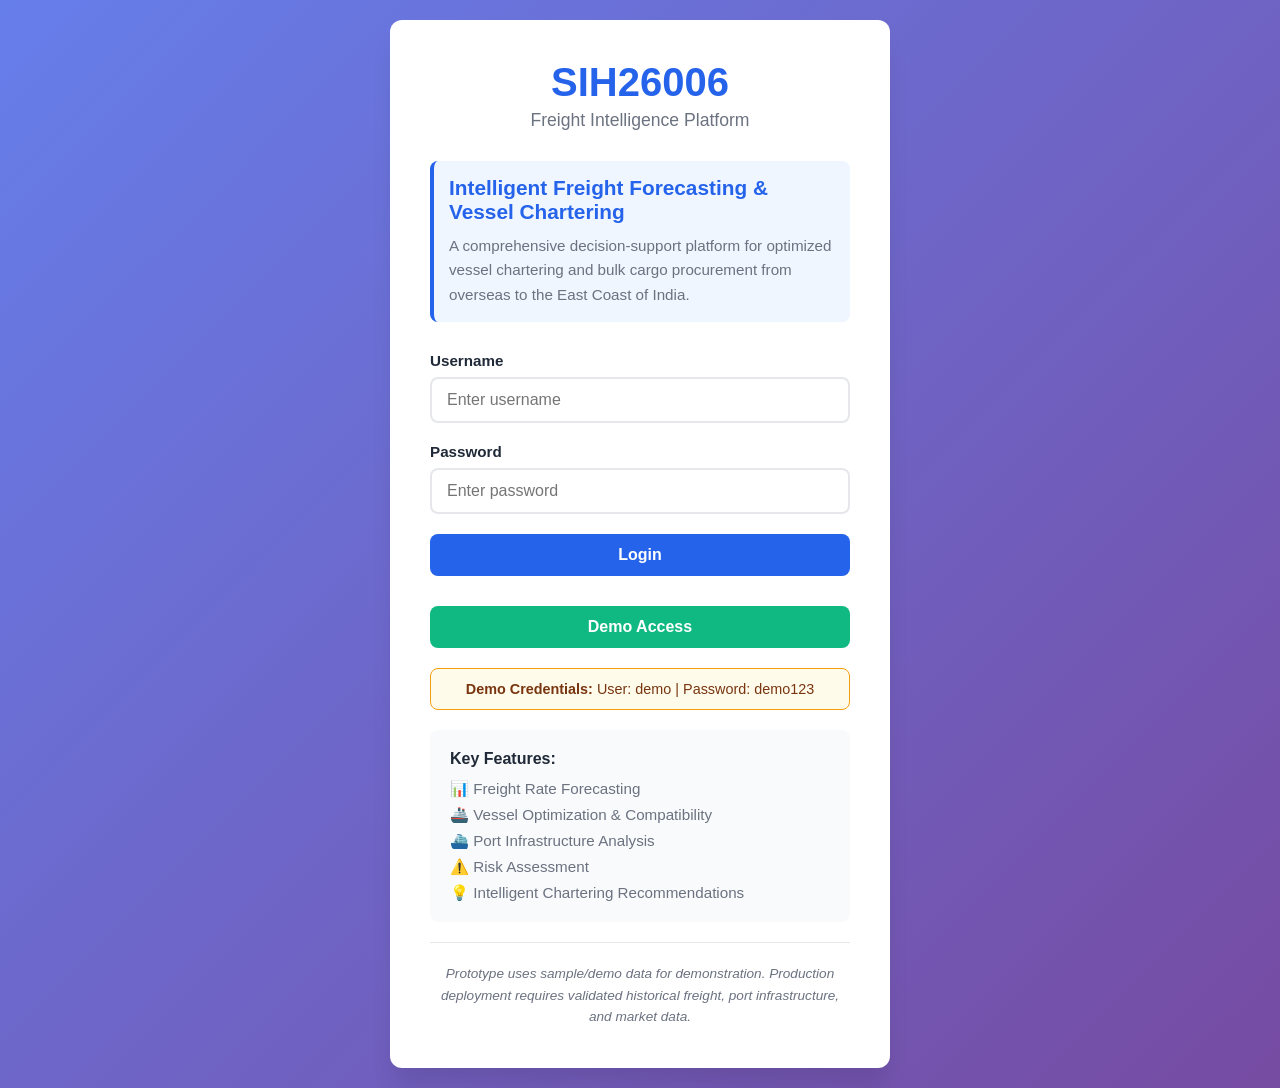
==== frontend/alerts.html @ e45b705d "prototype" ====
<!DOCTYPE html>
<html lang="en">
<head>
    <meta charset="UTF-8">
    <meta name="viewport" content="width=device-width, initial-scale=1.0">
    <title>Alerts - SIH26006</title>
    <link rel="stylesheet" href="css/style.css">
    <link rel="stylesheet" href="css/dashboard.css">
    <link rel="stylesheet" href="css/responsive.css">
</head>
<body>
    <div class="container">
        <!-- Sidebar Navigation -->
        <aside class="sidebar">
            <div class="sidebar-header">
                <h2>SIH26006</h2>
                <p class="platform-name">Freight Intelligence</p>
            </div>

            <nav class="sidebar-nav">
                <a href="dashboard.html" class="nav-link" data-icon="📊">
                    <span>Dashboard</span>
                </a>
                <a href="forecast.html" class="nav-link" data-icon="📈">
                    <span>Forecast</span>
                </a>
                <a href="vessels.html" class="nav-link" data-icon="🚢">
                    <span>Vessels</span>
                </a>
                <a href="ports.html" class="nav-link" data-icon="⛴️">
                    <span>Ports</span>
                </a>
                <a href="recommendations.html" class="nav-link" data-icon="💡">
                    <span>Recommendations</span>
                </a>
                <a href="alerts.html" class="nav-link active" data-icon="⚠️">
                    <span>Alerts</span>
                </a>
                <a href="analytics.html" class="nav-link" data-icon="📉">
                    <span>Analytics</span>
                </a>
                <a href="about.html" class="nav-link" data-icon="ℹ️">
                    <span>About</span>
                </a>
            </nav>

            <div class="sidebar-footer">
                <button class="btn-logout" onclick="logout()">Logout</button>
            </div>
        </aside>

        <!-- Main Content -->
        <main class="main-content">
            <!-- Top Header -->
            <header class="top-header">
                <div class="header-left">
                    <h1>Alerts & Notifications</h1>
                    <p class="header-subtitle">Monitor market and operational risks</p>
                </div>
            </header>

            <!-- Alerts Content -->
            <div class="dashboard-content">

                <!-- Alert Statistics -->
                <section class="alert-statistics">
                    <div class="alert-stat-card alert-high">
                        <div class="stat-value">3</div>
                        <div class="stat-label">High Priority Alerts</div>
                    </div>
                    <div class="alert-stat-card alert-medium">
                        <div class="stat-value">5</div>
                        <div class="stat-label">Medium Priority Alerts</div>
                    </div>
                    <div class="alert-stat-card alert-low">
                        <div class="stat-value">2</div>
                        <div class="stat-label">Low Priority Alerts</div>
                    </div>
                </section>

                <!-- Active Alerts -->
                <section class="active-alerts">
                    <div class="section-title">
                        <h2>Active Alerts</h2>
                    </div>

                    <!-- High Priority Alerts -->
                    <div class="alert-group">
                        <h3 class="alert-group-title alert-group-high">
                            🔴 High Priority
                        </h3>

                        <div class="alert-item alert-item-high">
                            <div class="alert-icon">⚠️</div>
                            <div class="alert-content">
                                <h4>Freight Volatility Alert</h4>
                                <p>Freight rates for coal routes have exceeded historical volatility thresholds by 18%.</p>
                                <p class="alert-time">Triggered: 2 hours ago</p>
                            </div>
                            <div class="alert-action">
                                <button class="btn-small" onclick="dismissAlert(this)">Dismiss</button>
                            </div>
                        </div>

                        <div class="alert-item alert-item-high">
                            <div class="alert-icon">⚠️</div>
                            <div class="alert-content">
                                <h4>Vessel Port Compatibility Issue</h4>
                                <p>Capesize vessel exceeds draft limitation for Haldia port by 5 meters. Route not recommended.</p>
                                <p class="alert-time">Triggered: 4 hours ago</p>
                            </div>
                            <div class="alert-action">
                                <button class="btn-small" onclick="dismissAlert(this)">Dismiss</button>
                            </div>
                        </div>

                        <div class="alert-item alert-item-high">
                            <div class="alert-icon">⚠️</div>
                            <div class="alert-content">
                                <h4>Port Congestion Alert</h4>
                                <p>Visakhapatnam port congestion has reached 85%. Vessel turnaround time extended by 3-5 days.</p>
                                <p class="alert-time">Triggered: 6 hours ago</p>
                            </div>
                            <div class="alert-action">
                                <button class="btn-small" onclick="dismissAlert(this)">Dismiss</button>
                            </div>
                        </div>
                    </div>

                    <!-- Medium Priority Alerts -->
                    <div class="alert-group">
                        <h3 class="alert-group-title alert-group-medium">
                            🟡 Medium Priority
                        </h3>

                        <div class="alert-item alert-item-medium">
                            <div class="alert-icon">ℹ️</div>
                            <div class="alert-content">
                                <h4>Market Trend Update</h4>
                                <p>Freight rates showing slight upward trend. Favorable conditions for chartering decisions.</p>
                                <p class="alert-time">Triggered: 8 hours ago</p>
                            </div>
                            <div class="alert-action">
                                <button class="btn-small" onclick="dismissAlert(this)">Dismiss</button>
                            </div>
                        </div>

                        <div class="alert-item alert-item-medium">
                            <div class="alert-icon">ℹ️</div>
                            <div class="alert-content">
                                <h4>Demand Uncertainty Alert</h4>
                                <p>Industrial demand indicators show seasonal decline. Monitor cargo volumes closely.</p>
                                <p class="alert-time">Triggered: 12 hours ago</p>
                            </div>
                            <div class="alert-action">
                                <button class="btn-small" onclick="dismissAlert(this)">Dismiss</button>
                            </div>
                        </div>

                        <div class="alert-item alert-item-medium">
                            <div class="alert-icon">ℹ️</div>
                            <div class="alert-content">
                                <h4>Vessel Availability Update</h4>
                                <p>Supramax vessel availability in region at 65%. Consider advance booking for preferred vessels.</p>
                                <p class="alert-time">Triggered: 18 hours ago</p>
                            </div>
                            <div class="alert-action">
                                <button class="btn-small" onclick="dismissAlert(this)">Dismiss</button>
                            </div>
                        </div>

                        <div class="alert-item alert-item-medium">
                            <div class="alert-icon">ℹ️</div>
                            <div class="alert-content">
                                <h4>Weather Alert</h4>
                                <p>Monsoon season approaching. Expected 8% increase in transit times on Indian coast routes.</p>
                                <p class="alert-time">Triggered: 1 day ago</p>
                            </div>
                            <div class="alert-action">
                                <button class="btn-small" onclick="dismissAlert(this)">Dismiss</button>
                            </div>
                        </div>

                        <div class="alert-item alert-item-medium">
                            <div class="alert-icon">ℹ️</div>
                            <div class="alert-content">
                                <h4>Fuel Price Update</h4>
                                <p>Marine fuel (HFO) prices increased by 2.5%. Factor into operational cost calculations.</p>
                                <p class="alert-time">Triggered: 1 day ago</p>
                            </div>
                            <div class="alert-action">
                                <button class="btn-small" onclick="dismissAlert(this)">Dismiss</button>
                            </div>
                        </div>
                    </div>

                    <!-- Low Priority Alerts -->
                    <div class="alert-group">
                        <h3 class="alert-group-title alert-group-low">
                            🟢 Low Priority
                        </h3>

                        <div class="alert-item alert-item-low">
                            <div class="alert-icon">📊</div>
                            <div class="alert-content">
                                <h4>System Update</h4>
                                <p>Forecast data has been updated with latest 24-hour market information.</p>
                                <p class="alert-time">Triggered: 2 hours ago</p>
                            </div>
                            <div class="alert-action">
                                <button class="btn-small" onclick="dismissAlert(this)">Dismiss</button>
                            </div>
                        </div>

                        <div class="alert-item alert-item-low">
                            <div class="alert-icon">📊</div>
                            <div class="alert-content">
                                <h4>Data Sync Complete</h4>
                                <p>Port and vessel databases synchronized successfully with latest infrastructure changes.</p>
                                <p class="alert-time">Triggered: 6 hours ago</p>
                            </div>
                            <div class="alert-action">
                                <button class="btn-small" onclick="dismissAlert(this)">Dismiss</button>
                            </div>
                        </div>
                    </div>

                </section>

                <!-- Alert History -->
                <section class="alert-history">
                    <div class="section-title">
                        <h2>Alert History (Last 7 Days)</h2>
                    </div>

                    <div class="table-wrapper">
                        <table class="history-table">
                            <thead>
                                <tr>
                                    <th>Date/Time</th>
                                    <th>Alert Type</th>
                                    <th>Message</th>
                                    <th>Priority</th>
                                    <th>Status</th>
                                </tr>
                            </thead>
                            <tbody>
                                <tr>
                                    <td>2026-09-07 14:30</td>
                                    <td>Freight Volatility</td>
                                    <td>Coal route volatility exceeds threshold</td>
                                    <td><span class="badge badge-danger">High</span></td>
                                    <td><span class="status-active">Active</span></td>
                                </tr>
                                <tr>
                                    <td>2026-09-07 10:15</td>
                                    <td>Market Trend</td>
                                    <td>Upward freight trend detected</td>
                                    <td><span class="badge badge-warning">Medium</span></td>
                                    <td><span class="status-active">Active</span></td>
                                </tr>
                                <tr>
                                    <td>2026-09-06 16:45</td>
                                    <td>Port Congestion</td>
                                    <td>High congestion at Visakhapatnam</td>
                                    <td><span class="badge badge-danger">High</span></td>
                                    <td><span class="status-resolved">Resolved</span></td>
                                </tr>
                                <tr>
                                    <td>2026-09-05 09:20</td>
                                    <td>Weather Alert</td>
                                    <td>Monsoon season approaching</td>
                                    <td><span class="badge badge-warning">Medium</span></td>
                                    <td><span class="status-active">Active</span></td>
                                </tr>
                            </tbody>
                        </table>
                    </div>
                </section>

            </div>

            <!-- Data Disclaimer -->
            <footer class="data-disclaimer">
                <p>⚠️ <em>Alerts are generated from sample/demo data for prototype demonstration. Real alerts require live market, port, and vessel data feeds.</em></p>
            </footer>
        </main>
    </div>

    <script src="js/api.js"></script>
    <script src="js/alerts.js"></script>
    <script>
        function dismissAlert(button) {
            const alertItem = button.closest('.alert-item');
            alertItem.style.opacity = '0.5';
            button.textContent = 'Dismissed';
            button.disabled = true;
        }
    </script>
</body>
</html>
---- frontend/css/style.css ----
/* ============================================
   SIH26006 - Freight Intelligence Platform
   Main Stylesheet
   ============================================ */

/* Reset and Base Styles */
* {
    margin: 0;
    padding: 0;
    box-sizing: border-box;
}

html, body {
    width: 100%;
    height: 100%;
    font-family: 'Segoe UI', Tahoma, Geneva, Verdana, sans-serif;
    background-color: #f5f5f5;
    color: #333;
}

/* ============================================
   Color Scheme
   ============================================ */

:root {
    --primary-color: #2563eb;
    --primary-dark: #1e40af;
    --secondary-color: #10b981;
    --secondary-dark: #059669;
    --warning-color: #f59e0b;
    --danger-color: #ef4444;
    --danger-dark: #dc2626;
    --light-gray: #f9fafb;
    --gray-border: #e5e7eb;
    --gray-text: #6b7280;
    --text-primary: #1f2937;
    --text-secondary: #6b7280;
    --success-bg: #ecfdf5;
    --warning-bg: #fffbeb;
    --danger-bg: #fef2f2;
    --info-bg: #eff6ff;
    --shadow-sm: 0 1px 2px 0 rgba(0, 0, 0, 0.05);
    --shadow-md: 0 4px 6px -1px rgba(0, 0, 0, 0.1);
    --shadow-lg: 0 10px 15px -3px rgba(0, 0, 0, 0.1);
    --shadow-xl: 0 20px 25px -5px rgba(0, 0, 0, 0.1);
}

/* ============================================
   LOGIN PAGE STYLES
   ============================================ */

.login-container {
    display: flex;
    justify-content: center;
    align-items: center;
    min-height: 100vh;
    background: linear-gradient(135deg, #667eea 0%, #764ba2 100%);
    padding: 20px;
}

.login-card {
    background: white;
    border-radius: 12px;
    box-shadow: var(--shadow-xl);
    max-width: 500px;
    width: 100%;
    padding: 40px;
    animation: slideUp 0.5s ease-out;
}

@keyframes slideUp {
    from {
        opacity: 0;
        transform: translateY(20px);
    }
    to {
        opacity: 1;
        transform: translateY(0);
    }
}

.logo-section {
    text-align: center;
    margin-bottom: 30px;
}

.logo-section h1 {
    font-size: 2.5rem;
    color: var(--primary-color);
    margin-bottom: 5px;
    font-weight: 700;
}

.logo-section .subtitle {
    color: var(--text-secondary);
    font-size: 1.1rem;
}

.project-info {
    background: var(--info-bg);
    border-left: 4px solid var(--primary-color);
    padding: 15px;
    border-radius: 8px;
    margin-bottom: 30px;
}

.project-info h2 {
    font-size: 1.3rem;
    color: var(--primary-color);
    margin-bottom: 10px;
}

.project-info p {
    color: var(--text-secondary);
    line-height: 1.6;
    font-size: 0.95rem;
}

/* Form Styles */
.login-form {
    display: flex;
    flex-direction: column;
    gap: 20px;
    margin-bottom: 20px;
}

.form-group {
    display: flex;
    flex-direction: column;
}

.form-group label {
    margin-bottom: 8px;
    font-weight: 600;
    color: var(--text-primary);
    font-size: 0.95rem;
}

.form-group input,
.form-group select {
    padding: 12px 15px;
    border: 2px solid var(--gray-border);
    border-radius: 8px;
    font-size: 1rem;
    transition: all 0.3s ease;
    background: white;
}

.form-group input:focus,
.form-group select:focus {
    outline: none;
    border-color: var(--primary-color);
    box-shadow: 0 0 0 3px rgba(37, 99, 235, 0.1);
}

/* Button Styles */
.btn-primary,
.btn-secondary,
.btn-demo {
    padding: 12px 20px;
    border: none;
    border-radius: 8px;
    font-size: 1rem;
    font-weight: 600;
    cursor: pointer;
    transition: all 0.3s ease;
}

.btn-primary {
    background-color: var(--primary-color);
    color: white;
    width: 100%;
    margin-bottom: 10px;
}

.btn-primary:hover {
    background-color: var(--primary-dark);
    transform: translateY(-2px);
    box-shadow: var(--shadow-lg);
}

.btn-primary:active {
    transform: translateY(0);
}

.btn-demo {
    background-color: var(--secondary-color);
    color: white;
    width: 100%;
}

.btn-demo:hover {
    background-color: var(--secondary-dark);
    transform: translateY(-2px);
    box-shadow: var(--shadow-lg);
}

.btn-secondary {
    background-color: transparent;
    color: var(--primary-color);
    border: 2px solid var(--primary-color);
    cursor: pointer;
}

.btn-secondary:hover {
    background-color: var(--info-bg);
}

/* Demo Note */
.demo-note {
    background: var(--warning-bg);
    border: 1px solid var(--warning-color);
    border-radius: 8px;
    padding: 12px 15px;
    margin-bottom: 20px;
    text-align: center;
    font-size: 0.9rem;
    color: #78350f;
}

/* Features List */
.features {
    background: var(--light-gray);
    border-radius: 8px;
    padding: 20px;
    margin-bottom: 20px;
}

.features h3 {
    color: var(--text-primary);
    margin-bottom: 12px;
    font-size: 1rem;
}

.features ul {
    list-style: none;
    display: flex;
    flex-direction: column;
    gap: 8px;
}

.features li {
    color: var(--text-secondary);
    font-size: 0.95rem;
}

/* Footer */
.login-footer {
    text-align: center;
    padding-top: 20px;
    border-top: 1px solid var(--gray-border);
    color: var(--text-secondary);
    font-size: 0.85rem;
    line-height: 1.6;
}

/* ============================================
   GENERAL COMPONENTS
   ============================================ */

/* Badges */
.badge {
    display: inline-block;
    padding: 4px 12px;
    border-radius: 20px;
    font-size: 0.8rem;
    font-weight: 600;
    white-space: nowrap;
}

.badge-success {
    background-color: var(--success-bg);
    color: #065f46;
}

.badge-warning {
    background-color: var(--warning-bg);
    color: #78350f;
}

.badge-danger {
    background-color: var(--danger-bg);
    color: #7f1d1d;
}

.badge-info {
    background-color: var(--info-bg);
    color: #0c4a6e;
}

/* Logout Button */
.btn-logout {
    width: 100%;
    padding: 10px;
    background-color: var(--danger-color);
    color: white;
    border: none;
    border-radius: 8px;
    font-weight: 600;
    cursor: pointer;
    transition: all 0.3s ease;
}

.btn-logout:hover {
    background-color: var(--danger-dark);
}

/* ============================================
   UTILITY CLASSES
   ============================================ */

.hidden {
    display: none !important;
}

.text-center {
    text-align: center;
}

.text-right {
    text-align: right;
}

.mt-10 {
    margin-top: 10px;
}

.mt-20 {
    margin-top: 20px;
}

.mb-10 {
    margin-bottom: 10px;
}

.mb-20 {
    margin-bottom: 20px;
}

.p-10 {
    padding: 10px;
}

.p-20 {
    padding: 20px;
}

/* ============================================
   SCROLLBAR STYLING
   ============================================ */

::-webkit-scrollbar {
    width: 8px;
    height: 8px;
}

::-webkit-scrollbar-track {
    background: #f1f1f1;
}

::-webkit-scrollbar-thumb {
    background: #888;
    border-radius: 4px;
}

::-webkit-scrollbar-thumb:hover {
    background: #555;
}

/* ============================================
   PRINT STYLES
   ============================================ */

@media print {
    .btn-logout,
    .login-footer {
        display: none;
    }
}
---- frontend/css/dashboard.css ----
/* ============================================
   Dashboard Styles
   ============================================ */

/* Main Container Layout */
.container {
    display: flex;
    height: 100vh;
    overflow: hidden;
}

/* ============================================
   SIDEBAR NAVIGATION
   ============================================ */

.sidebar {
    width: 280px;
    background: linear-gradient(180deg, #1e3a8a 0%, #2563eb 100%);
    color: white;
    display: flex;
    flex-direction: column;
    box-shadow: var(--shadow-lg);
    overflow-y: auto;
}

.sidebar-header {
    padding: 25px 20px;
    border-bottom: 2px solid rgba(255, 255, 255, 0.1);
}

.sidebar-header h2 {
    font-size: 1.8rem;
    margin-bottom: 5px;
    font-weight: 700;
}

.platform-name {
    font-size: 0.9rem;
    opacity: 0.8;
    font-weight: 300;
}

/* Sidebar Navigation Links */
.sidebar-nav {
    flex: 1;
    padding: 15px 0;
    overflow-y: auto;
}

.nav-link {
    display: flex;
    align-items: center;
    padding: 15px 20px;
    color: rgba(255, 255, 255, 0.8);
    text-decoration: none;
    transition: all 0.3s ease;
    font-weight: 500;
    border-left: 4px solid transparent;
}

.nav-link:hover {
    background-color: rgba(255, 255, 255, 0.1);
    border-left-color: white;
    color: white;
}

.nav-link.active {
    background-color: rgba(255, 255, 255, 0.15);
    border-left-color: white;
    color: white;
    font-weight: 600;
}

.nav-link span {
    margin-left: 12px;
    font-size: 1rem;
}

.nav-link::before {
    content: attr(data-icon);
    font-size: 1.3rem;
    margin-right: 8px;
}

.sidebar-footer {
    padding: 15px 20px;
    border-top: 2px solid rgba(255, 255, 255, 0.1);
}

/* ============================================
   MAIN CONTENT AREA
   ============================================ */

.main-content {
    flex: 1;
    display: flex;
    flex-direction: column;
    overflow: hidden;
    background-color: #f9fafb;
}

/* Top Header */
.top-header {
    background: white;
    padding: 20px 30px;
    border-bottom: 2px solid var(--gray-border);
    display: flex;
    justify-content: space-between;
    align-items: center;
    box-shadow: var(--shadow-sm);
}

.header-left h1 {
    font-size: 1.8rem;
    color: var(--text-primary);
    margin-bottom: 5px;
}

.header-subtitle {
    color: var(--text-secondary);
    font-size: 0.95rem;
}

.header-right {
    display: flex;
    align-items: center;
    gap: 20px;
}

.user-info {
    color: var(--text-secondary);
    font-size: 0.95rem;
}

.user-info strong {
    color: var(--text-primary);
}

.btn-demo-run {
    padding: 10px 20px;
    background-color: var(--secondary-color);
    color: white;
    border: none;
    border-radius: 8px;
    font-weight: 600;
    cursor: pointer;
    transition: all 0.3s ease;
}

.btn-demo-run:hover {
    background-color: var(--secondary-dark);
    transform: translateY(-2px);
}

/* Dashboard Content Area */
.dashboard-content {
    flex: 1;
    overflow-y: auto;
    padding: 30px;
}

/* ============================================
   SECTION TITLE
   ============================================ */

.section-title {
    margin-bottom: 20px;
}

.section-title h2 {
    font-size: 1.5rem;
    color: var(--text-primary);
    font-weight: 600;
}

/* ============================================
   SUMMARY CARDS
   ============================================ */

.summary-cards {
    display: grid;
    grid-template-columns: repeat(auto-fit, minmax(280px, 1fr));
    gap: 20px;
    margin-bottom: 30px;
}

.card {
    background: white;
    border-radius: 12px;
    padding: 20px;
    box-shadow: var(--shadow-md);
    transition: all 0.3s ease;
    border-top: 4px solid var(--gray-border);
}

.card:hover {
    transform: translateY(-4px);
    box-shadow: var(--shadow-lg);
}

.card-primary {
    border-top-color: var(--primary-color);
}

.card-success {
    border-top-color: var(--secondary-color);
}

.card-warning {
    border-top-color: var(--warning-color);
}

.card-danger {
    border-top-color: var(--danger-color);
}

.card-info {
    border-top-color: #3b82f6;
}

.card-header {
    display: flex;
    justify-content: space-between;
    align-items: center;
    margin-bottom: 15px;
}

.card-header h3 {
    font-size: 1rem;
    color: var(--text-secondary);
    font-weight: 500;
}

.card-icon {
    font-size: 1.8rem;
    opacity: 0.8;
}

.card-body {
    margin-bottom: 15px;
}

.card-value {
    font-size: 2rem;
    font-weight: 700;
    color: var(--text-primary);
    margin-bottom: 5px;
}

.card-subtitle {
    font-size: 0.85rem;
    color: var(--text-secondary);
}

.card-footer {
    border-top: 1px solid var(--gray-border);
    padding-top: 10px;
}

.trend {
    font-size: 0.85rem;
    font-weight: 600;
}

.trend-up {
    color: var(--secondary-color);
}

.trend-down {
    color: var(--danger-color);
}

/* ============================================
   ROUTE INFORMATION
   ============================================ */

.route-info {
    background: white;
    border-radius: 12px;
    padding: 20px;
    box-shadow: var(--shadow-md);
    margin-bottom: 30px;
    border-left: 4px solid var(--primary-color);
}

.route-details {
    display: grid;
    grid-template-columns: repeat(auto-fit, minmax(200px, 1fr));
    gap: 15px;
}

.route-item {
    display: flex;
    justify-content: space-between;
    padding-bottom: 15px;
    border-bottom: 1px solid var(--gray-border);
}

.route-item:last-child {
    border-bottom: none;
}

.route-item label {
    color: var(--text-secondary);
    font-weight: 500;
    font-size: 0.95rem;
}

.route-item span {
    color: var(--text-primary);
    font-weight: 600;
}

/* ============================================
   CHARTS ROW
   ============================================ */

.charts-row {
    display: grid;
    grid-template-columns: repeat(auto-fit, minmax(400px, 1fr));
    gap: 20px;
    margin-bottom: 30px;
}

.chart-container {
    background: white;
    border-radius: 12px;
    padding: 20px;
    box-shadow: var(--shadow-md);
}

.chart-title {
    margin-bottom: 20px;
}

.chart-title h3 {
    font-size: 1.1rem;
    color: var(--text-primary);
    font-weight: 600;
}

.chart-container canvas {
    max-height: 300px;
}

/* ============================================
   TABLES
   ============================================ */

.table-wrapper {
    overflow-x: auto;
    border-radius: 12px;
    box-shadow: var(--shadow-md);
}

table {
    width: 100%;
    border-collapse: collapse;
    background: white;
}

thead {
    background-color: var(--light-gray);
}

th {
    padding: 15px;
    text-align: left;
    font-weight: 600;
    color: var(--text-primary);
    border-bottom: 2px solid var(--gray-border);
    font-size: 0.95rem;
}

td {
    padding: 15px;
    border-bottom: 1px solid var(--gray-border);
    color: var(--text-secondary);
}

tr:last-child td {
    border-bottom: none;
}

tbody tr:hover {
    background-color: var(--light-gray);
}

.table-note {
    text-align: center;
    padding: 15px;
    background: var(--info-bg);
    color: var(--text-secondary);
    font-size: 0.85rem;
    border-radius: 0 0 12px 12px;
    font-style: italic;
}

/* ============================================
   COMPATIBILITY SECTION
   ============================================ */

.compatibility-section {
    background: white;
    border-radius: 12px;
    padding: 20px;
    box-shadow: var(--shadow-md);
    margin-bottom: 30px;
}

.compatibility-table {
    margin-top: 20px;
}

.compatibility-checks {
    display: grid;
    grid-template-columns: repeat(auto-fit, minmax(250px, 1fr));
    gap: 15px;
}

.check-item {
    padding: 15px;
    border-radius: 8px;
    border-left: 4px solid var(--gray-border);
    display: flex;
    align-items: flex-start;
    gap: 12px;
}

.check-pass {
    background-color: var(--success-bg);
    border-left-color: var(--secondary-color);
}

.check-fail {
    background-color: var(--danger-bg);
    border-left-color: var(--danger-color);
}

.check-warning {
    background-color: var(--warning-bg);
    border-left-color: var(--warning-color);
}

.check-icon {
    font-size: 1.5rem;
    font-weight: 700;
    min-width: 30px;
}

.check-label {
    font-weight: 600;
    color: var(--text-primary);
}

.check-value {
    display: block;
    color: var(--text-secondary);
    font-size: 0.9rem;
}

.overall-status {
    grid-column: 1 / -1;
    text-align: center;
    padding: 20px;
    background: var(--success-bg);
    border-radius: 8px;
}

.overall-status h4 {
    color: var(--text-primary);
    margin-bottom: 5px;
}

.status-suitable {
    color: var(--secondary-color);
    font-weight: 700;
}

.status-not-suitable {
    color: var(--danger-color);
    font-weight: 700;
}

/* ============================================
   RISK ANALYSIS
   ============================================ */

.risk-analysis {
    background: white;
    border-radius: 12px;
    padding: 20px;
    box-shadow: var(--shadow-md);
    margin-bottom: 30px;
}

.risk-factors {
    display: grid;
    gap: 20px;
}

.risk-factor {
    padding: 15px;
    border-radius: 8px;
    background: var(--light-gray);
}

.factor-header {
    display: flex;
    justify-content: space-between;
    align-items: center;
    margin-bottom: 10px;
}

.factor-header h4 {
    color: var(--text-primary);
    font-weight: 600;
}

.factor-score {
    padding: 5px 12px;
    background: white;
    border-radius: 20px;
    font-size: 0.85rem;
    font-weight: 600;
    border: 1px solid var(--gray-border);
}

.factor-bar {
    height: 8px;
    background: #e5e7eb;
    border-radius: 10px;
    overflow: hidden;
    margin-bottom: 10px;
}

.factor-fill {
    height: 100%;
    background: linear-gradient(90deg, var(--primary-color), var(--secondary-color));
    border-radius: 10px;
    transition: width 0.3s ease;
}

.risk-factor p {
    font-size: 0.9rem;
    color: var(--text-secondary);
    line-height: 1.5;
}

/* ============================================
   RECOMMENDATION SECTION
   ============================================ */

.recommendation-section {
    background: white;
    border-radius: 12px;
    padding: 20px;
    box-shadow: var(--shadow-md);
    margin-bottom: 30px;
}

.recommendation-card {
    border-left: 4px solid var(--primary-color);
    background: var(--info-bg);
    padding: 20px;
    border-radius: 8px;
    margin-top: 15px;
}

.recommendation-primary {
    border-left-color: var(--primary-color);
}

.recommendation-secondary {
    border-left-color: var(--secondary-color);
    background: var(--success-bg);
}

.recommendation-tertiary {
    border-left-color: var(--warning-color);
    background: var(--warning-bg);
}

.rec-header {
    display: flex;
    justify-content: space-between;
    align-items: center;
    margin-bottom: 15px;
}

.rec-header h3 {
    color: var(--text-primary);
    font-size: 1.2rem;
}

.rec-icon {
    font-size: 1.8rem;
}

.rec-content {
    margin-bottom: 15px;
}

.rec-row {
    display: grid;
    grid-template-columns: repeat(auto-fit, minmax(150px, 1fr));
    gap: 15px;
    margin-bottom: 15px;
}

.rec-item {
    display: flex;
    flex-direction: column;
}

.rec-item label {
    font-weight: 600;
    color: var(--text-primary);
    font-size: 0.9rem;
}

.rec-item span {
    color: var(--text-secondary);
    margin-top: 3px;
}

.rec-analysis,
.rec-strategy {
    margin-bottom: 15px;
}

.rec-analysis h4,
.rec-strategy h4 {
    color: var(--text-primary);
    margin-bottom: 10px;
    font-weight: 600;
}

.rec-analysis ul {
    margin-left: 20px;
}

.rec-analysis li {
    color: var(--text-secondary);
    margin-bottom: 8px;
    line-height: 1.6;
}

.rec-strategy p {
    color: var(--text-secondary);
    line-height: 1.6;
}

.rec-actions {
    display: flex;
    gap: 10px;
    margin-top: 15px;
}

.rec-actions button {
    flex: 1;
}

/* ============================================
   FOOTER DISCLAIMER
   ============================================ */

.data-disclaimer {
    background: var(--warning-bg);
    border-top: 2px solid var(--warning-color);
    padding: 15px 30px;
    text-align: center;
    color: #78350f;
    font-size: 0.85rem;
    line-height: 1.6;
}

/* ============================================
   FORM SECTION
   ============================================ */

.form-section {
    background: white;
    border-radius: 12px;
    padding: 25px;
    box-shadow: var(--shadow-md);
    margin-bottom: 30px;
}

.forecast-form {
    display: flex;
    flex-direction: column;
    gap: 20px;
}

.form-row {
    display: grid;
    grid-template-columns: repeat(auto-fit, minmax(250px, 1fr));
    gap: 20px;
}

.form-group {
    display: flex;
    flex-direction: column;
}

.form-group label {
    margin-bottom: 8px;
    font-weight: 600;
    color: var(--text-primary);
}

.form-group input,
.form-group select {
    padding: 12px;
    border: 2px solid var(--gray-border);
    border-radius: 8px;
    font-size: 1rem;
    transition: all 0.3s ease;
}

.form-group input:focus,
.form-group select:focus {
    outline: none;
    border-color: var(--primary-color);
    box-shadow: 0 0 0 3px rgba(37, 99, 235, 0.1);
}

.form-actions {
    display: flex;
    gap: 10px;
    justify-content: center;
}

.btn-small {
    padding: 8px 16px;
    font-size: 0.9rem;
    border: none;
    border-radius: 6px;
    cursor: pointer;
    transition: all 0.3s ease;
}

/* ============================================
   FORECAST RESULTS
   ============================================ */

.forecast-results {
    display: block;
}

.results-summary {
    display: grid;
    grid-template-columns: repeat(auto-fit, minmax(200px, 1fr));
    gap: 15px;
    margin-bottom: 20px;
}

.result-card {
    background: white;
    border-radius: 8px;
    padding: 15px;
    border-left: 4px solid var(--gray-border);
    box-shadow: var(--shadow-sm);
}

.result-card-primary {
    border-left-color: var(--primary-color);
}

.result-card-success {
    border-left-color: var(--secondary-color);
}

.result-card-info {
    border-left-color: #3b82f6;
}

.result-card-warning {
    border-left-color: var(--warning-color);
}

.result-card h4 {
    color: var(--text-secondary);
    font-size: 0.9rem;
    margin-bottom: 8px;
}

.result-value {
    font-size: 1.5rem;
    font-weight: 700;
    color: var(--text-primary);
}

.recommendation-box {
    background: var(--info-bg);
    border-left: 4px solid var(--primary-color);
    border-radius: 8px;
    padding: 15px;
    margin: 20px 0;
}

.recommendation-box h4 {
    color: var(--text-primary);
    margin-bottom: 10px;
}

.recommendation-box p {
    color: var(--text-secondary);
    line-height: 1.6;
}

/* ============================================
   VESSEL CARDS
   ============================================ */

.vessel-cards-grid {
    display: grid;
    grid-template-columns: repeat(auto-fit, minmax(300px, 1fr));
    gap: 20px;
    margin-bottom: 30px;
}

.vessel-card {
    background: white;
    border-radius: 12px;
    padding: 20px;
    box-shadow: var(--shadow-md);
    border-top: 4px solid var(--primary-color);
    transition: all 0.3s ease;
}

.vessel-card:hover {
    transform: translateY(-4px);
    box-shadow: var(--shadow-lg);
}

.vessel-header {
    display: flex;
    justify-content: space-between;
    align-items: center;
    margin-bottom: 15px;
}

.vessel-header h3 {
    color: var(--text-primary);
    font-size: 1.3rem;
}

.vessel-type-badge {
    background: var(--primary-color);
    color: white;
    padding: 4px 12px;
    border-radius: 20px;
    font-size: 0.8rem;
    font-weight: 600;
}

.vessel-specs {
    display: flex;
    flex-direction: column;
    gap: 10px;
    margin-bottom: 15px;
}

.spec {
    display: flex;
    justify-content: space-between;
}

.spec-label {
    font-weight: 600;
    color: var(--text-secondary);
}

.spec-value {
    color: var(--text-primary);
    font-weight: 600;
}

.vessel-desc {
    color: var(--text-secondary);
    font-size: 0.95rem;
    line-height: 1.5;
}

/* ============================================
   PORT CARDS
   ============================================ */

.port-cards-grid {
    display: grid;
    grid-template-columns: repeat(auto-fit, minmax(300px, 1fr));
    gap: 20px;
    margin-bottom: 30px;
}

.port-card {
    background: white;
    border-radius: 12px;
    padding: 20px;
    box-shadow: var(--shadow-md);
    border-top: 4px solid var(--secondary-color);
    transition: all 0.3s ease;
}

.port-card:hover {
    transform: translateY(-4px);
    box-shadow: var(--shadow-lg);
}

.port-header {
    display: flex;
    justify-content: space-between;
    align-items: center;
    margin-bottom: 15px;
}

.port-header h3 {
    color: var(--text-primary);
    font-size: 1.3rem;
}

.port-status {
    background: var(--success-bg);
    color: var(--secondary-color);
    padding: 4px 12px;
    border-radius: 20px;
    font-size: 0.8rem;
    font-weight: 600;
}

.port-specs {
    display: flex;
    flex-direction: column;
    gap: 10px;
    margin-bottom: 15px;
}

.port-desc {
    color: var(--text-secondary);
    font-size: 0.95rem;
    line-height: 1.5;
}

/* ============================================
   ALERT STYLES
   ============================================ */

.alert-statistics {
    display: grid;
    grid-template-columns: repeat(auto-fit, minmax(200px, 1fr));
    gap: 15px;
    margin-bottom: 30px;
}

.alert-stat-card {
    background: white;
    border-radius: 12px;
    padding: 20px;
    text-align: center;
    box-shadow: var(--shadow-md);
    border-top: 4px solid var(--gray-border);
}

.alert-high {
    border-top-color: var(--danger-color);
}

.alert-medium {
    border-top-color: var(--warning-color);
}

.alert-low {
    border-top-color: var(--secondary-color);
}

.stat-value {
    font-size: 2.5rem;
    font-weight: 700;
    color: var(--text-primary);
    margin-bottom: 10px;
}

.stat-label {
    color: var(--text-secondary);
    font-size: 0.95rem;
}

.active-alerts {
    margin-bottom: 30px;
}

.alert-group {
    margin-bottom: 25px;
}

.alert-group-title {
    font-size: 1.1rem;
    font-weight: 600;
    margin-bottom: 15px;
    padding-bottom: 10px;
    border-bottom: 2px solid var(--gray-border);
}

.alert-group-high {
    color: var(--danger-color);
}

.alert-group-medium {
    color: var(--warning-color);
}

.alert-group-low {
    color: var(--secondary-color);
}

.alert-item {
    background: white;
    border-radius: 8px;
    padding: 15px;
    margin-bottom: 10px;
    display: flex;
    gap: 15px;
    box-shadow: var(--shadow-sm);
    border-left: 4px solid var(--gray-border);
    transition: all 0.3s ease;
}

.alert-item-high {
    border-left-color: var(--danger-color);
    background: var(--danger-bg);
}

.alert-item-medium {
    border-left-color: var(--warning-color);
    background: var(--warning-bg);
}

.alert-item-low {
    border-left-color: var(--secondary-color);
    background: var(--success-bg);
}

.alert-icon {
    font-size: 1.5rem;
    min-width: 30px;
    text-align: center;
}

.alert-content {
    flex: 1;
}

.alert-content h4 {
    color: var(--text-primary);
    margin-bottom: 5px;
}

.alert-content p {
    color: var(--text-secondary);
    font-size: 0.9rem;
    margin-bottom: 5px;
}

.alert-time {
    font-size: 0.85rem;
    color: #9ca3af;
}

.alert-action {
    display: flex;
    align-items: center;
}

.btn-small {
    padding: 8px 12px;
    background: white;
    color: var(--text-primary);
    border: 1px solid var(--gray-border);
    border-radius: 6px;
    cursor: pointer;
    font-weight: 500;
    transition: all 0.3s ease;
}

.btn-small:hover {
    background: var(--gray-border);
}

/* ============================================
   IDLE MANAGEMENT
   ============================================ */

.idle-management,
.port-compatibility {
    background: white;
    border-radius: 12px;
    padding: 20px;
    box-shadow: var(--shadow-md);
    margin-bottom: 30px;
}

.scenario-card {
    background: var(--info-bg);
    border-left: 4px solid var(--primary-color);
    padding: 20px;
    border-radius: 8px;
}

.scenario-item {
    display: flex;
    justify-content: space-between;
    padding: 10px 0;
    border-bottom: 1px solid rgba(0, 0, 0, 0.05);
}

.scenario-item:last-child {
    border-bottom: none;
}

.scenario-item label {
    font-weight: 600;
    color: var(--text-primary);
}

.potential-actions {
    margin-top: 15px;
    padding-top: 15px;
    border-top: 1px solid rgba(0, 0, 0, 0.05);
}

.potential-actions h5 {
    color: var(--text-primary);
    margin-bottom: 10px;
}

.potential-actions ul {
    margin-left: 20px;
}

.potential-actions li {
    color: var(--text-secondary);
    margin-bottom: 8px;
}

/* ============================================
   ABOUT PAGE STYLES
   ============================================ */

.about-card,
.project-overview {
    background: white;
    border-radius: 12px;
    padding: 20px;
    box-shadow: var(--shadow-md);
    margin-bottom: 30px;
}

.about-card h3 {
    color: var(--text-primary);
    margin-bottom: 15px;
    font-size: 1.3rem;
}

.about-card h4 {
    color: var(--text-primary);
    margin-top: 15px;
    margin-bottom: 10px;
    font-weight: 600;
}

.about-card p {
    color: var(--text-secondary);
    line-height: 1.8;
    margin-bottom: 10px;
}

.about-card ul {
    margin-left: 20px;
    line-height: 2;
}

.about-card li {
    color: var(--text-secondary);
}

.key-features {
    margin-bottom: 30px;
}

.features-grid {
    display: grid;
    grid-template-columns: repeat(auto-fit, minmax(280px, 1fr));
    gap: 20px;
}

.feature-card {
    background: white;
    border-radius: 12px;
    padding: 20px;
    text-align: center;
    box-shadow: var(--shadow-md);
    border-top: 4px solid var(--primary-color);
    transition: all 0.3s ease;
}

.feature-card:hover {
    transform: translateY(-4px);
    box-shadow: var(--shadow-lg);
}

.feature-icon {
    font-size: 2.5rem;
    margin-bottom: 15px;
}

.feature-card h4 {
    color: var(--text-primary);
    margin-bottom: 10px;
}

.feature-card p {
    color: var(--text-secondary);
    font-size: 0.95rem;
    line-height: 1.6;
}

.tech-stack {
    background: white;
    border-radius: 12px;
    padding: 20px;
    box-shadow: var(--shadow-md);
    margin-bottom: 30px;
}

.tech-section {
    padding: 15px 0;
    border-bottom: 1px solid var(--gray-border);
}

.tech-section:last-child {
    border-bottom: none;
}

.tech-section h4 {
    color: var(--text-primary);
    margin-bottom: 10px;
}

.tech-section p {
    color: var(--text-secondary);
    line-height: 1.6;
}

.architecture-diagram {
    background: var(--light-gray);
    border: 2px solid var(--gray-border);
    border-radius: 8px;
    padding: 20px;
    overflow-x: auto;
    font-family: 'Courier New', monospace;
    font-size: 0.85rem;
    line-height: 1.6;
    color: var(--text-primary);
}

.ports-list,
.vessels-list {
    background: white;
    border-radius: 8px;
    padding: 15px;
    margin-top: 15px;
}

.ports-list ul {
    list-style: none;
    line-height: 2;
}

.ports-list li {
    color: var(--text-secondary);
}

.vessels-list {
    display: grid;
    grid-template-columns: repeat(auto-fit, minmax(200px, 1fr));
    gap: 10px;
}

.vessel-item {
    background: var(--info-bg);
    border-left: 3px solid var(--primary-color);
    padding: 10px;
    border-radius: 6px;
    color: var(--text-primary);
}

.phases-list {
    display: flex;
    flex-direction: column;
    gap: 15px;
    margin-top: 15px;
}

.phase-item {
    background: white;
    border-left: 4px solid var(--primary-color);
    padding: 15px;
    border-radius: 8px;
    display: flex;
    gap: 20px;
    box-shadow: var(--shadow-sm);
}

.phase-number {
    background: var(--primary-color);
    color: white;
    padding: 8px 12px;
    border-radius: 6px;
    font-weight: 600;
    min-width: fit-content;
}

.phase-desc {
    color: var(--text-secondary);
    align-self: center;
}

.enhancements-grid {
    display: grid;
    grid-template-columns: repeat(auto-fit, minmax(250px, 1fr));
    gap: 15px;
    margin-top: 15px;
}

.enhancement-card {
    background: white;
    border-radius: 8px;
    padding: 15px;
    box-shadow: var(--shadow-sm);
    border-top: 3px solid var(--secondary-color);
}

.enhancement-card h4 {
    color: var(--text-primary);
    margin-bottom: 8px;
}

.enhancement-card p {
    color: var(--text-secondary);
    font-size: 0.9rem;
}

.important-disclaimer {
    background: white;
    border-radius: 12px;
    padding: 20px;
    box-shadow: var(--shadow-md);
    margin-bottom: 30px;
}

.disclaimer-box {
    background: var(--danger-bg);
    border-left: 4px solid var(--danger-color);
    padding: 15px;
    border-radius: 8px;
    margin-top: 15px;
}

.disclaimer-box p {
    color: #7f1d1d;
    line-height: 1.8;
    margin-bottom: 10px;
}

.disclaimer-box ul {
    margin-left: 20px;
}

.disclaimer-box li {
    color: #7f1d1d;
    margin-bottom: 8px;
}

.contact-section {
    background: white;
    border-radius: 12px;
    padding: 20px;
    box-shadow: var(--shadow-md);
}

.contact-info {
    background: var(--info-bg);
    border-left: 4px solid var(--primary-color);
    padding: 15px;
    border-radius: 8px;
    margin-top: 15px;
}

.contact-info p {
    color: var(--text-secondary);
    line-height: 2;
}

.status-active {
    color: var(--secondary-color);
    font-weight: 600;
}

.status-resolved {
    color: var(--gray-text);
    font-weight: 600;
}

/* ============================================
   METRICS
   ============================================ */

.key-metrics {
    margin-bottom: 30px;
}

.metrics-grid {
    display: grid;
    grid-template-columns: repeat(auto-fit, minmax(200px, 1fr));
    gap: 15px;
}

.metric-card {
    background: white;
    border-radius: 8px;
    padding: 20px;
    text-align: center;
    box-shadow: var(--shadow-sm);
    border-top: 4px solid var(--primary-color);
}

.metric-value {
    font-size: 2rem;
    font-weight: 700;
    color: var(--text-primary);
    margin: 10px 0;
}

.metric-desc {
    color: var(--text-secondary);
    font-size: 0.9rem;
}
---- frontend/css/responsive.css ----
/* ============================================
   Responsive Design
   ============================================ */

/* Tablets (768px and below) */
@media (max-width: 768px) {
    .container {
        flex-direction: column;
        height: auto;
        min-height: 100vh;
    }

    .sidebar {
        width: 100%;
        flex-direction: row;
        justify-content: space-between;
        align-items: center;
        padding: 0;
        max-height: 60px;
    }

    .sidebar-header {
        padding: 10px 15px;
        border-bottom: none;
        border-right: 1px solid rgba(255, 255, 255, 0.1);
    }

    .sidebar-header h2 {
        font-size: 1.3rem;
        margin-bottom: 0;
    }

    .platform-name {
        display: none;
    }

    .sidebar-nav {
        display: flex;
        flex: 1;
        padding: 0;
        overflow-x: auto;
        justify-content: flex-start;
    }

    .nav-link {
        padding: 15px 12px;
        border-left: none;
        border-bottom: 4px solid transparent;
        white-space: nowrap;
    }

    .nav-link:hover,
    .nav-link.active {
        border-left: none;
        border-bottom-color: white;
    }

    .nav-link span {
        display: none;
    }

    .sidebar-footer {
        padding: 10px 15px;
        border-top: none;
        border-left: 1px solid rgba(255, 255, 255, 0.1);
    }

    .btn-logout {
        padding: 8px 12px;
        font-size: 0.85rem;
    }

    .main-content {
        flex: 1;
    }

    .top-header {
        flex-direction: column;
        align-items: flex-start;
        gap: 15px;
        padding: 15px 20px;
    }

    .header-left h1 {
        font-size: 1.3rem;
    }

    .header-right {
        width: 100%;
        justify-content: space-between;
    }

    .btn-demo-run {
        padding: 8px 12px;
        font-size: 0.85rem;
    }

    .dashboard-content {
        padding: 20px;
    }

    /* Summary Cards */
    .summary-cards {
        grid-template-columns: repeat(auto-fit, minmax(200px, 1fr));
        gap: 15px;
    }

    /* Charts */
    .charts-row {
        grid-template-columns: 1fr;
    }

    /* Forms */
    .form-row {
        grid-template-columns: 1fr;
    }

    .form-actions {
        flex-direction: column;
    }

    /* Tables */
    table {
        font-size: 0.85rem;
    }

    th, td {
        padding: 10px;
    }

    /* Vessel Cards */
    .vessel-cards-grid {
        grid-template-columns: 1fr;
    }

    /* Port Cards */
    .port-cards-grid {
        grid-template-columns: 1fr;
    }

    /* Routes */
    .route-details {
        grid-template-columns: 1fr;
    }

    /* Compatibility Checks */
    .compatibility-checks {
        grid-template-columns: 1fr;
    }

    /* Alert Items */
    .alert-item {
        flex-direction: column;
    }

    .alert-action {
        width: 100%;
    }

    .btn-small {
        width: 100%;
    }

    /* Recommendation Cards */
    .rec-row {
        grid-template-columns: 1fr;
    }

    .rec-actions {
        flex-direction: column;
    }

    /* Features Grid */
    .features-grid {
        grid-template-columns: 1fr;
    }

    /* Phase Items */
    .phase-item {
        flex-direction: column;
    }

    /* Enhancements Grid */
    .enhancements-grid {
        grid-template-columns: 1fr;
    }

    /* Metrics Grid */
    .metrics-grid {
        grid-template-columns: repeat(2, 1fr);
    }

    .card, .chart-container, .table-wrapper {
        box-shadow: var(--shadow-sm);
    }

    .data-disclaimer {
        padding: 10px 15px;
        font-size: 0.8rem;
    }
}

/* Mobile (480px and below) */
@media (max-width: 480px) {
    .sidebar-nav {
        overflow-x: auto;
        scrollbar-width: thin;
    }

    .nav-link {
        padding: 12px 8px;
    }

    .nav-link::before {
        margin-right: 0;
    }

    .header-left h1 {
        font-size: 1.1rem;
    }

    .header-subtitle {
        font-size: 0.8rem;
    }

    .dashboard-content {
        padding: 15px;
    }

    /* Summary Cards */
    .summary-cards {
        grid-template-columns: 1fr;
        gap: 12px;
    }

    .card-value {
        font-size: 1.5rem;
    }

    .card-header h3 {
        font-size: 0.9rem;
    }

    /* Section Titles */
    .section-title h2 {
        font-size: 1.2rem;
    }

    /* Route Details */
    .route-details {
        grid-template-columns: 1fr;
    }

    .route-item {
        flex-direction: column;
        gap: 5px;
    }

    /* Tables - Horizontal Scroll */
    .table-wrapper {
        overflow-x: auto;
    }

    table {
        font-size: 0.8rem;
        min-width: 500px;
    }

    th, td {
        padding: 8px;
    }

    /* Vessel/Port Cards */
    .vessel-specs,
    .port-specs {
        gap: 5px;
    }

    .spec,
    .spec-label,
    .spec-value {
        font-size: 0.85rem;
    }

    /* Alert Statistics */
    .alert-statistics {
        grid-template-columns: 1fr;
        gap: 10px;
    }

    .stat-value {
        font-size: 2rem;
    }

    /* Forms */
    .form-group input,
    .form-group select {
        padding: 10px;
        font-size: 16px; /* Prevents zoom on iOS */
    }

    .form-actions {
        flex-direction: column;
        gap: 10px;
    }

    .btn-primary,
    .btn-demo,
    .btn-secondary {
        width: 100%;
        padding: 10px;
    }

    .btn-small {
        padding: 6px 10px;
        font-size: 0.8rem;
    }

    /* Recommendation Cards */
    .recommendation-card {
        padding: 15px;
    }

    .rec-header {
        flex-direction: column;
        gap: 10px;
    }

    .rec-icon {
        font-size: 1.5rem;
    }

    .rec-row {
        grid-template-columns: 1fr;
        gap: 10px;
    }

    /* Features Grid */
    .features-grid {
        grid-template-columns: 1fr;
    }

    .feature-icon {
        font-size: 2rem;
    }

    /* Metrics Grid */
    .metrics-grid {
        grid-template-columns: 1fr;
    }

    .metric-value {
        font-size: 1.5rem;
    }

    /* Alert Items */
    .alert-item {
        padding: 10px;
        gap: 10px;
    }

    .alert-icon {
        font-size: 1.2rem;
        min-width: 25px;
    }

    .alert-content h4 {
        font-size: 0.9rem;
    }

    .alert-content p {
        font-size: 0.85rem;
    }

    /* Login Page */
    .login-card {
        padding: 25px;
        border-radius: 8px;
    }

    .logo-section h1 {
        font-size: 1.8rem;
    }

    .project-info h2 {
        font-size: 1.1rem;
    }

    .project-info p {
        font-size: 0.85rem;
    }

    .features ul {
        gap: 6px;
    }

    .features li {
        font-size: 0.85rem;
    }

    /* Data Disclaimer */
    .data-disclaimer {
        padding: 8px 12px;
        font-size: 0.75rem;
        line-height: 1.5;
    }

    /* Chart Containers */
    .chart-container {
        padding: 15px;
    }

    .chart-container canvas {
        max-height: 250px;
    }

    /* Card Padding */
    .card,
    .about-card,
    .chart-container,
    .form-section,
    .tech-stack,
    .important-disclaimer,
    .contact-section {
        padding: 15px;
    }

    /* About Page Elements */
    .architecture-diagram {
        font-size: 0.75rem;
        padding: 10px;
        overflow-x: auto;
    }

    /* Phase Items */
    .phase-item {
        gap: 10px;
    }

    .phase-number {
        padding: 6px 10px;
        font-size: 0.8rem;
        min-width: fit-content;
    }

    .phase-desc {
        font-size: 0.9rem;
    }
}

/* Extra small devices (max 360px) */
@media (max-width: 360px) {
    .logo-section h1 {
        font-size: 1.5rem;
    }

    .card-value {
        font-size: 1.3rem;
    }

    .stat-value {
        font-size: 1.5rem;
    }

    .metric-value {
        font-size: 1.2rem;
    }

    .form-group {
        margin-bottom: 8px;
    }

    .form-group label {
        font-size: 0.85rem;
    }

    .btn-primary,
    .btn-demo {
        padding: 10px;
        font-size: 0.9rem;
    }
}

/* ============================================
   LANDSCAPE MODE ADJUSTMENTS
   ============================================ */

@media (max-height: 500px) {
    .sidebar {
        flex-direction: row;
    }

    .sidebar-nav {
        flex-direction: row;
        overflow-x: auto;
    }

    .dashboard-content {
        padding: 15px;
    }

    .charts-row {
        grid-template-columns: repeat(2, 1fr);
    }

    .summary-cards {
        grid-template-columns: repeat(4, 1fr);
    }
}

/* ============================================
   PRINT STYLES
   ============================================ */

@media print {
    .sidebar,
    .top-header,
    .btn-logout,
    .btn-primary,
    .btn-secondary,
    .btn-demo,
    .btn-demo-run,
    .form-actions {
        display: none;
    }

    .main-content {
        box-shadow: none;
    }

    .dashboard-content {
        padding: 0;
    }

    .card,
    .chart-container,
    .table-wrapper {
        page-break-inside: avoid;
        box-shadow: none;
        border: 1px solid #ddd;
    }
}

/* ============================================
   ACCESSIBILITY
   ============================================ */

@media (prefers-reduced-motion: reduce) {
    * {
        animation-duration: 0.01ms !important;
        animation-iteration-count: 1 !important;
        transition-duration: 0.01ms !important;
    }
}

@media (prefers-color-scheme: dark) {
    /* Optional: Add dark mode support in the future */
    body {
        background-color: #1f2937;
    }
}
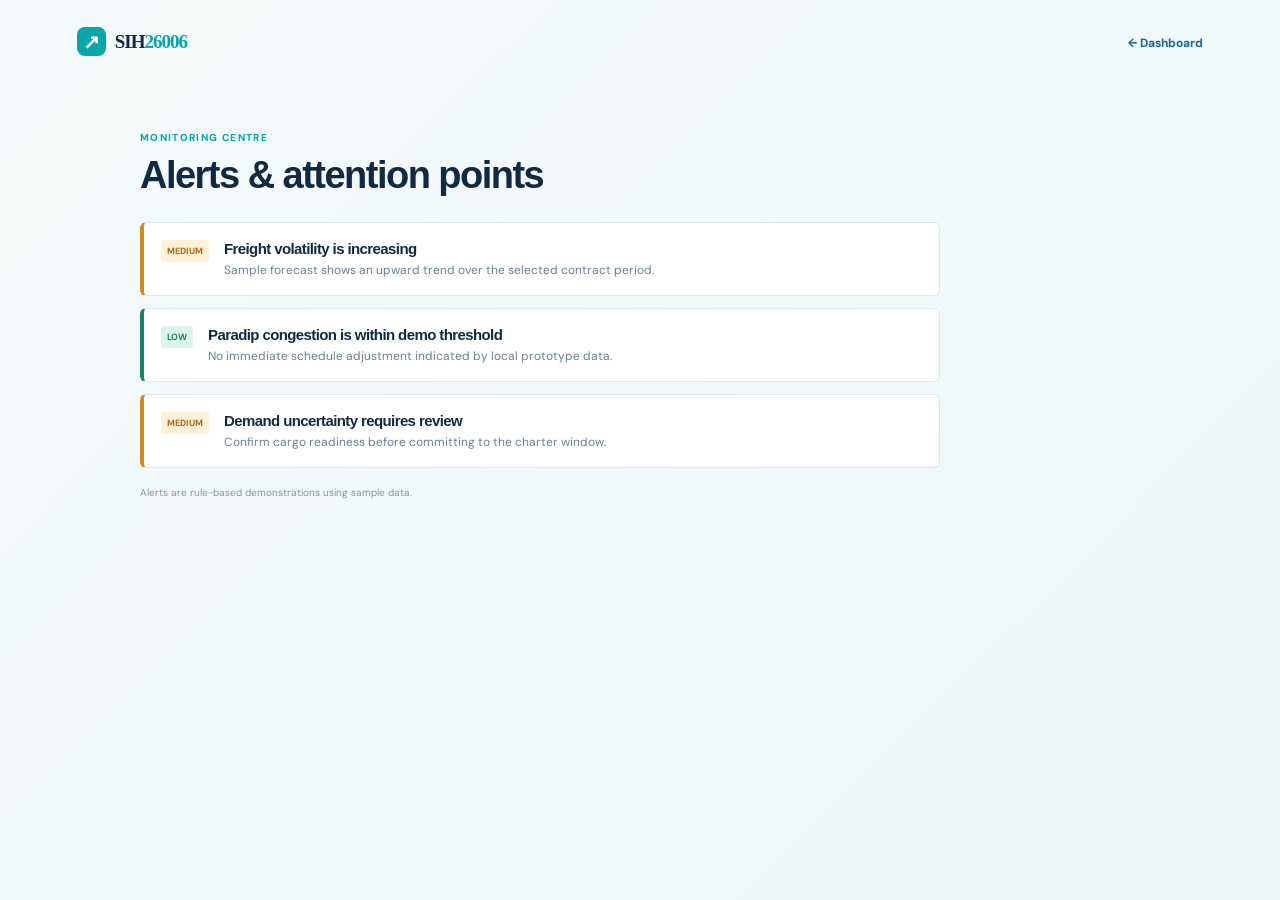
==== commit 9857e054: "mangfiles" ====
--- a/frontend/alerts.html
+++ b/frontend/alerts.html
@@ -1,301 +1,60 @@
-<!DOCTYPE html>
+<!doctype html>
 <html lang="en">
-<head>
-    <meta charset="UTF-8">
-    <meta name="viewport" content="width=device-width, initial-scale=1.0">
-    <title>Alerts - SIH26006</title>
-    <link rel="stylesheet" href="css/style.css">
-    <link rel="stylesheet" href="css/dashboard.css">
-    <link rel="stylesheet" href="css/responsive.css">
-</head>
-<body>
-    <div class="container">
-        <!-- Sidebar Navigation -->
-        <aside class="sidebar">
-            <div class="sidebar-header">
-                <h2>SIH26006</h2>
-                <p class="platform-name">Freight Intelligence</p>
+  <head>
+    <meta charset="utf-8" />
+    <meta name="viewport" content="width=device-width, initial-scale=1" />
+    <title>Alerts | SIH26006</title>
+    <link rel="preconnect" href="https://fonts.googleapis.com" />
+    <link rel="preconnect" href="https://fonts.gstatic.com" crossorigin />
+    <link
+      href="https://fonts.googleapis.com/css2?family=DM+Sans:wght@400;500;600;700;800&display=swap"
+      rel="stylesheet"
+    />
+    <link rel="stylesheet" href="css/style.css" />
+  </head>
+  <body>
+    <div class="simple-page">
+      <a class="brand" href="dashboard.html"
+        ><span class="brand-mark">↗</span><span>SIH<span>26006</span></span></a
+      ><a href="dashboard.html" class="back">← Dashboard</a>
+      <main class="content-wrap">
+        <p class="eyebrow">MONITORING CENTRE</p>
+        <h1>Alerts &amp; attention points</h1>
+        <div class="alerts-list">
+          <article class="alert warning-alert">
+            <span>MEDIUM</span>
+            <div>
+              <h3>Freight volatility is increasing</h3>
+              <p>
+                Sample forecast shows an upward trend over the selected contract
+                period.
+              </p>
             </div>
-
-            <nav class="sidebar-nav">
-                <a href="dashboard.html" class="nav-link" data-icon="📊">
-                    <span>Dashboard</span>
-                </a>
-                <a href="forecast.html" class="nav-link" data-icon="📈">
-                    <span>Forecast</span>
-                </a>
-                <a href="vessels.html" class="nav-link" data-icon="🚢">
-                    <span>Vessels</span>
-                </a>
-                <a href="ports.html" class="nav-link" data-icon="⛴️">
-                    <span>Ports</span>
-                </a>
-                <a href="recommendations.html" class="nav-link" data-icon="💡">
-                    <span>Recommendations</span>
-                </a>
-                <a href="alerts.html" class="nav-link active" data-icon="⚠️">
-                    <span>Alerts</span>
-                </a>
-                <a href="analytics.html" class="nav-link" data-icon="📉">
-                    <span>Analytics</span>
-                </a>
-                <a href="about.html" class="nav-link" data-icon="ℹ️">
-                    <span>About</span>
-                </a>
-            </nav>
-
-            <div class="sidebar-footer">
-                <button class="btn-logout" onclick="logout()">Logout</button>
+          </article>
+          <article class="alert low-alert">
+            <span>LOW</span>
+            <div>
+              <h3>Paradip congestion is within demo threshold</h3>
+              <p>
+                No immediate schedule adjustment indicated by local prototype
+                data.
+              </p>
             </div>
-        </aside>
-
-        <!-- Main Content -->
-        <main class="main-content">
-            <!-- Top Header -->
-            <header class="top-header">
-                <div class="header-left">
-                    <h1>Alerts & Notifications</h1>
-                    <p class="header-subtitle">Monitor market and operational risks</p>
-                </div>
-            </header>
-
-            <!-- Alerts Content -->
-            <div class="dashboard-content">
-
-                <!-- Alert Statistics -->
-                <section class="alert-statistics">
-                    <div class="alert-stat-card alert-high">
-                        <div class="stat-value">3</div>
-                        <div class="stat-label">High Priority Alerts</div>
-                    </div>
-                    <div class="alert-stat-card alert-medium">
-                        <div class="stat-value">5</div>
-                        <div class="stat-label">Medium Priority Alerts</div>
-                    </div>
-                    <div class="alert-stat-card alert-low">
-                        <div class="stat-value">2</div>
-                        <div class="stat-label">Low Priority Alerts</div>
-                    </div>
-                </section>
-
-                <!-- Active Alerts -->
-                <section class="active-alerts">
-                    <div class="section-title">
-                        <h2>Active Alerts</h2>
-                    </div>
-
-                    <!-- High Priority Alerts -->
-                    <div class="alert-group">
-                        <h3 class="alert-group-title alert-group-high">
-                            🔴 High Priority
-                        </h3>
-
-                        <div class="alert-item alert-item-high">
-                            <div class="alert-icon">⚠️</div>
-                            <div class="alert-content">
-                                <h4>Freight Volatility Alert</h4>
-                                <p>Freight rates for coal routes have exceeded historical volatility thresholds by 18%.</p>
-                                <p class="alert-time">Triggered: 2 hours ago</p>
-                            </div>
-                            <div class="alert-action">
-                                <button class="btn-small" onclick="dismissAlert(this)">Dismiss</button>
-                            </div>
-                        </div>
-
-                        <div class="alert-item alert-item-high">
-                            <div class="alert-icon">⚠️</div>
-                            <div class="alert-content">
-                                <h4>Vessel Port Compatibility Issue</h4>
-                                <p>Capesize vessel exceeds draft limitation for Haldia port by 5 meters. Route not recommended.</p>
-                                <p class="alert-time">Triggered: 4 hours ago</p>
-                            </div>
-                            <div class="alert-action">
-                                <button class="btn-small" onclick="dismissAlert(this)">Dismiss</button>
-                            </div>
-                        </div>
-
-                        <div class="alert-item alert-item-high">
-                            <div class="alert-icon">⚠️</div>
-                            <div class="alert-content">
-                                <h4>Port Congestion Alert</h4>
-                                <p>Visakhapatnam port congestion has reached 85%. Vessel turnaround time extended by 3-5 days.</p>
-                                <p class="alert-time">Triggered: 6 hours ago</p>
-                            </div>
-                            <div class="alert-action">
-                                <button class="btn-small" onclick="dismissAlert(this)">Dismiss</button>
-                            </div>
-                        </div>
-                    </div>
-
-                    <!-- Medium Priority Alerts -->
-                    <div class="alert-group">
-                        <h3 class="alert-group-title alert-group-medium">
-                            🟡 Medium Priority
-                        </h3>
-
-                        <div class="alert-item alert-item-medium">
-                            <div class="alert-icon">ℹ️</div>
-                            <div class="alert-content">
-                                <h4>Market Trend Update</h4>
-                                <p>Freight rates showing slight upward trend. Favorable conditions for chartering decisions.</p>
-                                <p class="alert-time">Triggered: 8 hours ago</p>
-                            </div>
-                            <div class="alert-action">
-                                <button class="btn-small" onclick="dismissAlert(this)">Dismiss</button>
-                            </div>
-                        </div>
-
-                        <div class="alert-item alert-item-medium">
-                            <div class="alert-icon">ℹ️</div>
-                            <div class="alert-content">
-                                <h4>Demand Uncertainty Alert</h4>
-                                <p>Industrial demand indicators show seasonal decline. Monitor cargo volumes closely.</p>
-                                <p class="alert-time">Triggered: 12 hours ago</p>
-                            </div>
-                            <div class="alert-action">
-                                <button class="btn-small" onclick="dismissAlert(this)">Dismiss</button>
-                            </div>
-                        </div>
-
-                        <div class="alert-item alert-item-medium">
-                            <div class="alert-icon">ℹ️</div>
-                            <div class="alert-content">
-                                <h4>Vessel Availability Update</h4>
-                                <p>Supramax vessel availability in region at 65%. Consider advance booking for preferred vessels.</p>
-                                <p class="alert-time">Triggered: 18 hours ago</p>
-                            </div>
-                            <div class="alert-action">
-                                <button class="btn-small" onclick="dismissAlert(this)">Dismiss</button>
-                            </div>
-                        </div>
-
-                        <div class="alert-item alert-item-medium">
-                            <div class="alert-icon">ℹ️</div>
-                            <div class="alert-content">
-                                <h4>Weather Alert</h4>
-                                <p>Monsoon season approaching. Expected 8% increase in transit times on Indian coast routes.</p>
-                                <p class="alert-time">Triggered: 1 day ago</p>
-                            </div>
-                            <div class="alert-action">
-                                <button class="btn-small" onclick="dismissAlert(this)">Dismiss</button>
-                            </div>
-                        </div>
-
-                        <div class="alert-item alert-item-medium">
-                            <div class="alert-icon">ℹ️</div>
-                            <div class="alert-content">
-                                <h4>Fuel Price Update</h4>
-                                <p>Marine fuel (HFO) prices increased by 2.5%. Factor into operational cost calculations.</p>
-                                <p class="alert-time">Triggered: 1 day ago</p>
-                            </div>
-                            <div class="alert-action">
-                                <button class="btn-small" onclick="dismissAlert(this)">Dismiss</button>
-                            </div>
-                        </div>
-                    </div>
-
-                    <!-- Low Priority Alerts -->
-                    <div class="alert-group">
-                        <h3 class="alert-group-title alert-group-low">
-                            🟢 Low Priority
-                        </h3>
-
-                        <div class="alert-item alert-item-low">
-                            <div class="alert-icon">📊</div>
-                            <div class="alert-content">
-                                <h4>System Update</h4>
-                                <p>Forecast data has been updated with latest 24-hour market information.</p>
-                                <p class="alert-time">Triggered: 2 hours ago</p>
-                            </div>
-                            <div class="alert-action">
-                                <button class="btn-small" onclick="dismissAlert(this)">Dismiss</button>
-                            </div>
-                        </div>
-
-                        <div class="alert-item alert-item-low">
-                            <div class="alert-icon">📊</div>
-                            <div class="alert-content">
-                                <h4>Data Sync Complete</h4>
-                                <p>Port and vessel databases synchronized successfully with latest infrastructure changes.</p>
-                                <p class="alert-time">Triggered: 6 hours ago</p>
-                            </div>
-                            <div class="alert-action">
-                                <button class="btn-small" onclick="dismissAlert(this)">Dismiss</button>
-                            </div>
-                        </div>
-                    </div>
-
-                </section>
-
-                <!-- Alert History -->
-                <section class="alert-history">
-                    <div class="section-title">
-                        <h2>Alert History (Last 7 Days)</h2>
-                    </div>
-
-                    <div class="table-wrapper">
-                        <table class="history-table">
-                            <thead>
-                                <tr>
-                                    <th>Date/Time</th>
-                                    <th>Alert Type</th>
-                                    <th>Message</th>
-                                    <th>Priority</th>
-                                    <th>Status</th>
-                                </tr>
-                            </thead>
-                            <tbody>
-                                <tr>
-                                    <td>2026-09-07 14:30</td>
-                                    <td>Freight Volatility</td>
-                                    <td>Coal route volatility exceeds threshold</td>
-                                    <td><span class="badge badge-danger">High</span></td>
-                                    <td><span class="status-active">Active</span></td>
-                                </tr>
-                                <tr>
-                                    <td>2026-09-07 10:15</td>
-                                    <td>Market Trend</td>
-                                    <td>Upward freight trend detected</td>
-                                    <td><span class="badge badge-warning">Medium</span></td>
-                                    <td><span class="status-active">Active</span></td>
-                                </tr>
-                                <tr>
-                                    <td>2026-09-06 16:45</td>
-                                    <td>Port Congestion</td>
-                                    <td>High congestion at Visakhapatnam</td>
-                                    <td><span class="badge badge-danger">High</span></td>
-                                    <td><span class="status-resolved">Resolved</span></td>
-                                </tr>
-                                <tr>
-                                    <td>2026-09-05 09:20</td>
-                                    <td>Weather Alert</td>
-                                    <td>Monsoon season approaching</td>
-                                    <td><span class="badge badge-warning">Medium</span></td>
-                                    <td><span class="status-active">Active</span></td>
-                                </tr>
-                            </tbody>
-                        </table>
-                    </div>
-                </section>
-
+          </article>
+          <article class="alert warning-alert">
+            <span>MEDIUM</span>
+            <div>
+              <h3>Demand uncertainty requires review</h3>
+              <p>
+                Confirm cargo readiness before committing to the charter window.
+              </p>
             </div>
-
-            <!-- Data Disclaimer -->
-            <footer class="data-disclaimer">
-                <p>⚠️ <em>Alerts are generated from sample/demo data for prototype demonstration. Real alerts require live market, port, and vessel data feeds.</em></p>
-            </footer>
-        </main>
+          </article>
+        </div>
+        <p class="disclaimer">
+          Alerts are rule-based demonstrations using sample data.
+        </p>
+      </main>
     </div>
-
-    <script src="js/api.js"></script>
-    <script src="js/alerts.js"></script>
-    <script>
-        function dismissAlert(button) {
-            const alertItem = button.closest('.alert-item');
-            alertItem.style.opacity = '0.5';
-            button.textContent = 'Dismissed';
-            button.disabled = true;
-        }
-    </script>
-</body>
+  </body>
 </html>
--- a/frontend/css/style.css
+++ b/frontend/css/style.css
@@ -1,379 +1,1113 @@
-/* ============================================
-   SIH26006 - Freight Intelligence Platform
-   Main Stylesheet
-   ============================================ */
-
-/* Reset and Base Styles */
+:root {
+  --ink: #102a43;
+  --muted: #68809a;
+  --navy: #09263f;
+  --blue: #176b87;
+  --teal: #08a6a6;
+  --pale: #f3f7fa;
+  --line: #dce6ee;
+  --amber: #d88918;
+  --red: #c95050;
+  --green: #16836b;
+}
 * {
-    margin: 0;
-    padding: 0;
-    box-sizing: border-box;
-}
-
-html, body {
+  box-sizing: border-box;
+}
+body {
+  margin: 0;
+  background: var(--pale);
+  color: var(--ink);
+  font-family: "DM Sans", sans-serif;
+}
+h1,
+h2,
+h3,
+p {
+  margin-top: 0;
+}
+h1,
+h2,
+h3 {
+  font-family: Manrope, sans-serif;
+  letter-spacing: -0.04em;
+}
+.brand {
+  display: inline-flex;
+  align-items: center;
+  gap: 9px;
+  color: var(--ink);
+  font: 800 19px Manrope;
+  text-decoration: none;
+  letter-spacing: -1px;
+}
+.brand > span:last-child span {
+  color: var(--teal);
+}
+.brand-mark {
+  width: 29px;
+  height: 29px;
+  border-radius: 8px;
+  background: var(--teal);
+  color: white;
+  display: grid;
+  place-items: center;
+  font-size: 20px;
+  line-height: 1;
+}
+.eyebrow,
+.panel-kicker {
+  color: var(--teal);
+  font-size: 10px;
+  font-weight: 800;
+  letter-spacing: 1.35px;
+}
+.button {
+  border: 0;
+  border-radius: 7px;
+  padding: 13px 18px;
+  text-decoration: none;
+  font-weight: 700;
+  font-size: 14px;
+  display: inline-flex;
+  align-items: center;
+  gap: 18px;
+  cursor: pointer;
+}
+.primary {
+  background: var(--teal);
+  color: white;
+  box-shadow: 0 7px 16px #08a6a62a;
+}
+.ghost {
+  color: var(--ink);
+  border: 1px solid #d2e0e8;
+}
+.landing {
+  background: linear-gradient(115deg, #f3fafb 0%, #f8fcfd 53%, #e8f7f5 100%);
+  min-height: 100vh;
+}
+.hero {
+  min-height: 620px;
+  padding: 27px max(5vw, 38px);
+  position: relative;
+  overflow: hidden;
+}
+.hero:after {
+  content: "";
+  position: absolute;
+  width: 620px;
+  height: 620px;
+  border: 1px solid #9cd8d4;
+  border-radius: 50%;
+  right: -260px;
+  top: 80px;
+  opacity: 0.5;
+}
+.hero nav {
+  display: flex;
+  align-items: center;
+  justify-content: space-between;
+  position: relative;
+  z-index: 1;
+}
+.nav-demo {
+  font-size: 13px;
+  font-weight: 700;
+  color: var(--ink);
+  text-decoration: none;
+}
+.nav-demo span {
+  color: var(--teal);
+  margin-left: 6px;
+}
+.hero-copy {
+  max-width: 655px;
+  padding-top: 106px;
+  position: relative;
+  z-index: 1;
+}
+.hero h1 {
+  font-size: clamp(44px, 5.4vw, 75px);
+  line-height: 1.03;
+  margin: 15px 0 23px;
+}
+.hero h1 em {
+  color: var(--teal);
+  font-style: normal;
+}
+.lead {
+  font-size: 18px;
+  line-height: 1.65;
+  color: #547088;
+  max-width: 570px;
+}
+.hero-actions {
+  display: flex;
+  gap: 12px;
+  margin-top: 31px;
+}
+.route-card {
+  position: absolute;
+  right: 9vw;
+  top: 170px;
+  background: #fff;
+  width: 350px;
+  padding: 21px;
+  border-radius: 12px;
+  box-shadow: 0 25px 55px #133e5b1a;
+  z-index: 1;
+}
+.route-card-head {
+  display: flex;
+  justify-content: space-between;
+  font-size: 9px;
+  color: var(--muted);
+  font-weight: bold;
+  letter-spacing: 1px;
+}
+.route-card-head b {
+  color: var(--teal);
+  background: #e2f8f5;
+  padding: 4px 6px;
+  border-radius: 3px;
+}
+.route-map {
+  height: 112px;
+  position: relative;
+  display: flex;
+  align-items: center;
+  justify-content: space-between;
+  padding: 0 20px;
+}
+.route-line {
+  border-top: 1.5px dashed #95c8ca;
+  width: 220px;
+}
+.origin-dot,
+.destination-dot {
+  width: 11px;
+  height: 11px;
+  border: 3px solid white;
+  border-radius: 50%;
+  z-index: 1;
+}
+.origin-dot {
+  background: #176b87;
+  box-shadow: 0 0 0 2px #176b87;
+}
+.destination-dot {
+  background: var(--teal);
+  box-shadow: 0 0 0 2px var(--teal);
+}
+.route-map small {
+  position: absolute;
+  bottom: 17px;
+  font-size: 10px;
+  color: var(--muted);
+}
+.route-map small:first-of-type {
+  left: 13px;
+}
+.route-map small:last-of-type {
+  right: 8px;
+}
+.route-meta {
+  display: flex;
+  border-top: 1px solid var(--line);
+  padding: 15px 0;
+  gap: 34px;
+}
+.route-meta span {
+  display: block;
+  color: var(--muted);
+  font-size: 9px;
+  letter-spacing: 1px;
+  font-weight: bold;
+  margin-bottom: 4px;
+}
+.route-meta strong {
+  font-size: 12px;
+}
+.route-result {
+  background: #effaf9;
+  padding: 12px;
+  border-radius: 6px;
+  display: flex;
+  justify-content: space-between;
+  font-size: 12px;
+}
+.route-result strong {
+  color: var(--teal);
+}
+.route-result i {
+  font-style: normal;
+  font-size: 10px;
+}
+.workflow {
+  background: #09263f;
+  color: white;
+  padding: 62px 9vw;
+}
+.workflow h2 {
+  font-size: 32px;
+  margin: 11px 0 35px;
+}
+.steps {
+  display: flex;
+  justify-content: space-between;
+  max-width: 1000px;
+}
+.steps div {
+  display: flex;
+  gap: 14px;
+  align-items: center;
+}
+.steps b {
+  font: 700 26px Manrope;
+  color: #52d3cc;
+}
+.steps span {
+  font-size: 13px;
+  line-height: 1.45;
+  color: #c7d5df;
+}
+footer {
+  padding: 19px 9vw;
+  color: #6d8496;
+  background: #061f33;
+  font-size: 11px;
+}
+.app-shell {
+  display: flex;
+  min-height: 100vh;
+}
+.sidebar {
+  width: 238px;
+  flex: 0 0 238px;
+  background: #09263f;
+  color: #c6d6e1;
+  padding: 25px 16px;
+  display: flex;
+  flex-direction: column;
+}
+.sidebar .brand {
+  color: white;
+  padding: 0 7px;
+}
+.workspace-label {
+  font-size: 9px;
+  letter-spacing: 1.2px;
+  color: #7d9bae;
+  margin: 52px 10px 13px;
+}
+.side-nav {
+  display: grid;
+  gap: 3px;
+}
+.side-nav a {
+  color: #bad0dc;
+  text-decoration: none;
+  padding: 11px 10px;
+  border-radius: 6px;
+  font-size: 13px;
+  font-weight: 600;
+  display: flex;
+  align-items: center;
+  gap: 11px;
+}
+.side-nav a i {
+  font-style: normal;
+  font-size: 16px;
+  width: 16px;
+  text-align: center;
+}
+.side-nav a.active,
+.side-nav a:hover {
+  background: #16405a;
+  color: white;
+}
+.side-nav b {
+  margin-left: auto;
+  background: #c95450;
+  color: #fff;
+  font-size: 9px;
+  padding: 2px 6px;
+  border-radius: 10px;
+}
+.sidebar-bottom {
+  margin-top: auto;
+  font-size: 12px;
+}
+.demo-note {
+  padding: 13px;
+  background: #10354e;
+  border-radius: 7px;
+  margin-bottom: 17px;
+}
+.demo-note span {
+  font-size: 9px;
+  color: #52d3cc;
+  font-weight: bold;
+  letter-spacing: 1px;
+}
+.demo-note p {
+  font-size: 11px;
+  margin: 5px 0 0;
+}
+.sidebar-bottom > a {
+  color: #9ab4c5;
+  text-decoration: none;
+  padding: 8px;
+}
+.main {
+  flex: 1;
+  min-width: 0;
+  padding: 31px 35px 18px;
+}
+.topbar {
+  display: flex;
+  align-items: center;
+  justify-content: space-between;
+  margin-bottom: 25px;
+}
+.topbar h1 {
+  font-size: 27px;
+  margin: 3px 0;
+}
+.header-actions {
+  display: flex;
+  align-items: center;
+  gap: 17px;
+}
+.date {
+  font-size: 12px;
+  color: var(--muted);
+}
+.compact {
+  padding: 10px 13px;
+  font-size: 12px;
+}
+.menu-button {
+  display: none;
+}
+.context-bar {
+  background: #e6f5f4;
+  border: 1px solid #d4efed;
+  min-height: 42px;
+  padding: 8px 12px;
+  border-radius: 6px;
+  display: flex;
+  align-items: center;
+  gap: 20px;
+  font-size: 11px;
+  color: #4b6b79;
+}
+.context-bar > div {
+  font-size: 9px;
+  letter-spacing: 1px;
+  font-weight: bold;
+  color: #197b79;
+}
+.context-bar p {
+  margin: 0;
+  flex: 1;
+}
+.context-bar p b {
+  color: var(--teal);
+  margin: 0 5px;
+}
+.live-dot {
+  display: inline-block;
+  width: 6px;
+  height: 6px;
+  border-radius: 50%;
+  background: var(--teal);
+  margin-right: 5px;
+}
+.text-button {
+  border: 0;
+  background: transparent;
+  color: #176b87;
+  font-weight: bold;
+  font-size: 11px;
+  cursor: pointer;
+}
+.metric-grid {
+  display: grid;
+  grid-template-columns: repeat(4, 1fr);
+  gap: 16px;
+  margin: 20px 0;
+}
+.metric-card,
+.panel {
+  background: white;
+  border: 1px solid #e2ebf0;
+  border-radius: 9px;
+  box-shadow: 0 3px 11px #123b5010;
+}
+.metric-card {
+  padding: 18px;
+}
+.metric-card.accent {
+  border-top: 3px solid var(--teal);
+  padding-top: 16px;
+}
+.metric-label {
+  font-size: 9px;
+  color: var(--muted);
+  font-weight: bold;
+  letter-spacing: 1px;
+}
+.metric-card strong {
+  font: 700 24px Manrope;
+  display: block;
+  margin: 10px 0 7px;
+  letter-spacing: -1px;
+}
+.metric-card p {
+  font-size: 11px;
+  color: var(--muted);
+  margin: 0;
+}
+.up {
+  color: var(--green);
+  font-style: normal;
+}
+.pass {
+  color: var(--green);
+  font-style: normal;
+}
+.warning {
+  color: var(--amber);
+  font-style: normal;
+}
+.dashboard-grid {
+  display: grid;
+  grid-template-columns: 1.38fr 1fr;
+  gap: 16px;
+}
+.panel {
+  padding: 20px;
+  min-width: 0;
+}
+.panel-heading {
+  display: flex;
+  justify-content: space-between;
+  align-items: flex-start;
+  margin-bottom: 17px;
+  gap: 10px;
+}
+.panel-heading h2 {
+  font-size: 17px;
+  margin: 4px 0 0;
+}
+.legend {
+  font-size: 10px;
+  color: var(--muted);
+  white-space: nowrap;
+}
+.legend i {
+  width: 7px;
+  height: 7px;
+  background: #176b87;
+  display: inline-block;
+  border-radius: 50%;
+  margin: 0 4px 0 8px;
+}
+.legend i.forecast-line {
+  background: var(--teal);
+}
+.chart-panel canvas {
+  max-height: 210px;
+}
+.chart-note {
+  font-size: 10px;
+  color: #879aaa;
+  margin: 9px 0 0;
+}
+.status {
+  font-size: 8px;
+  letter-spacing: 0.8px;
+  padding: 5px 7px;
+  border-radius: 3px;
+  font-weight: 800;
+  white-space: nowrap;
+}
+.suitable {
+  color: #14735f;
+  background: #dcf4ec;
+}
+.not-suitable {
+  color: #b74949;
+  background: #fae9e9;
+}
+.warning-status {
+  color: #a8670e;
+  background: #fff1d8;
+}
+.recommendation-main {
+  display: flex;
+  gap: 12px;
+}
+.recommendation-icon {
+  flex: 0 0 30px;
+  height: 30px;
+  border-radius: 7px;
+  background: #dff6f4;
+  color: var(--teal);
+  display: grid;
+  place-items: center;
+  font-size: 20px;
+}
+.recommendation h3 {
+  font-size: 16px;
+  margin: 1px 0 4px;
+}
+.recommendation-main p {
+  font-size: 12px;
+  line-height: 1.48;
+  color: var(--muted);
+  margin: 0;
+}
+.recommendation dl {
+  margin: 17px 0 13px;
+  display: grid;
+  gap: 9px;
+}
+.recommendation dl div {
+  display: flex;
+  justify-content: space-between;
+  font-size: 11px;
+}
+.recommendation dt {
+  color: var(--muted);
+}
+.recommendation dd {
+  margin: 0;
+  font-weight: bold;
+}
+.warning-text {
+  color: var(--amber);
+}
+.inline-link {
+  font-size: 11px;
+  font-weight: bold;
+  color: #176b87;
+  text-decoration: none;
+}
+.vessel-list {
+  display: grid;
+  gap: 15px;
+}
+.vessel-list > div {
+  display: grid;
+  grid-template-columns: 92px 1fr 90px;
+  gap: 10px;
+  align-items: center;
+  font-size: 11px;
+}
+.vessel-list .selected {
+  background: #effaf9;
+  padding: 8px;
+  margin: 0 -8px;
+  border-radius: 5px;
+}
+.vessel-name {
+  font-weight: 600;
+}
+.vessel-name em {
+  font-size: 8px;
+  font-style: normal;
+  color: var(--teal);
+  display: block;
+}
+.capacity-bar {
+  height: 6px;
+  background: #edf2f5;
+  border-radius: 6px;
+  overflow: hidden;
+}
+.capacity-bar i {
+  height: 100%;
+  display: block;
+  border-radius: 6px;
+  background: #6eaab5;
+}
+.selected .capacity-bar i {
+  background: var(--teal);
+}
+.risk-content {
+  display: flex;
+  align-items: center;
+  gap: 28px;
+}
+.risk-ring {
+  width: 105px;
+  height: 105px;
+  border-radius: 50%;
+  background: conic-gradient(var(--amber) 0 52%, #eef2f4 52%);
+  display: grid;
+  place-content: center;
+  text-align: center;
+  position: relative;
+}
+.risk-ring:before {
+  content: "";
+  position: absolute;
+  inset: 9px;
+  background: white;
+  border-radius: 50%;
+}
+.risk-ring strong,
+.risk-ring span {
+  position: relative;
+}
+.risk-ring strong {
+  font: 700 27px Manrope;
+}
+.risk-ring span {
+  font-size: 8px;
+  color: var(--amber);
+  letter-spacing: 1px;
+  font-weight: bold;
+}
+.risk-content ul {
+  list-style: none;
+  padding: 0;
+  margin: 0;
+  flex: 1;
+  display: grid;
+  gap: 10px;
+}
+.risk-content li {
+  font-size: 11px;
+  display: flex;
+  justify-content: space-between;
+  border-bottom: 1px solid #edf1f3;
+  padding-bottom: 7px;
+}
+.risk-content li b,
+.port-list b {
+  font-size: 9px;
+}
+.medium {
+  color: var(--amber);
+}
+.low {
+  color: var(--green);
+}
+.disclaimer {
+  font-size: 10px;
+  line-height: 1.4;
+  color: #8294a3;
+  margin: 18px 0 0;
+}
+.simple-page {
+  min-height: 100vh;
+  padding: 27px max(6vw, 28px);
+  background: linear-gradient(135deg, #f5fafb, #edf6f8);
+}
+.simple-page > .back {
+  float: right;
+  font-size: 12px;
+  font-weight: bold;
+  text-decoration: none;
+  color: #176b87;
+  margin-top: 8px;
+}
+.form-wrap,
+.content-wrap {
+  max-width: 1000px;
+  margin: 75px auto 0;
+}
+.form-wrap {
+  max-width: 780px;
+}
+.form-wrap h1,
+.content-wrap h1 {
+  font-size: 38px;
+  margin: 7px 0;
+}
+.form-wrap > p:not(.eyebrow),
+.page-intro {
+  color: var(--muted);
+  font-size: 15px;
+}
+.forecast-form {
+  display: grid;
+  grid-template-columns: 1fr 1fr;
+  gap: 16px;
+  background: white;
+  border: 1px solid var(--line);
+  border-radius: 10px;
+  padding: 25px;
+  margin-top: 25px;
+}
+.forecast-form label {
+  font-size: 11px;
+  font-weight: bold;
+  color: #506d80;
+}
+.forecast-form input,
+.forecast-form select {
+  display: block;
+  width: 100%;
+  margin-top: 7px;
+  border: 1px solid #d6e2e9;
+  border-radius: 5px;
+  padding: 11px;
+  background: #fff;
+  color: var(--ink);
+  font: 13px "DM Sans";
+}
+.forecast-form button {
+  justify-content: center;
+  margin-top: 6px;
+}
+.forecast-result {
+  background: #e8f8f5;
+  border: 1px solid #ccece6;
+  padding: 21px;
+  border-radius: 8px;
+  margin-top: 17px;
+}
+.forecast-result h2 {
+  margin: 10px 0 7px;
+}
+.forecast-result p {
+  font-size: 13px;
+  margin: 0;
+  color: #45706e;
+}
+.table-panel {
+  background: #fff;
+  border: 1px solid var(--line);
+  border-radius: 9px;
+  overflow: auto;
+  margin-top: 25px;
+}
+table {
+  width: 100%;
+  border-collapse: collapse;
+  font-size: 12px;
+  text-align: left;
+}
+th {
+  background: #eff5f7;
+  font-size: 9px;
+  letter-spacing: 1px;
+  color: #658092;
+  padding: 13px;
+}
+td {
+  padding: 15px 13px;
+  border-top: 1px solid #e8eff2;
+}
+.highlight-row {
+  background: #edfaf8;
+}
+.highlight-row b {
+  font-size: 9px;
+  color: var(--teal);
+  display: block;
+  margin-top: 3px;
+}
+.port-layout {
+  display: grid;
+  grid-template-columns: 1.1fr 0.9fr;
+  gap: 18px;
+  margin-top: 25px;
+}
+.port-card {
+  background: #fff;
+  padding: 25px;
+  border: 1px solid var(--line);
+  border-radius: 9px;
+}
+.port-card h2 {
+  margin: 13px 0 20px;
+  font-size: 23px;
+}
+.check-list p {
+  display: flex;
+  justify-content: space-between;
+  align-items: center;
+  border-bottom: 1px solid #e5edf1;
+  padding: 12px 0;
+  margin: 0;
+  font-size: 13px;
+}
+.check-list small {
+  display: block;
+  color: var(--muted);
+  font-size: 10px;
+  margin-top: 3px;
+}
+.check-list b {
+  font-size: 10px;
+  color: var(--green);
+}
+.overall {
+  display: flex;
+  justify-content: space-between;
+  font-size: 11px;
+  color: var(--muted);
+  margin-top: 16px;
+}
+.overall strong {
+  color: var(--green);
+}
+.port-list {
+  list-style: none;
+  padding: 0;
+  margin: 18px 0 0;
+}
+.port-list li {
+  border-bottom: 1px solid #e7eef1;
+  padding: 10px 0;
+  font-size: 12px;
+  display: flex;
+  justify-content: space-between;
+}
+.reason-grid {
+  display: grid;
+  grid-template-columns: repeat(4, 1fr);
+  gap: 13px;
+  margin-top: 27px;
+}
+.reason-grid article {
+  background: white;
+  border: 1px solid var(--line);
+  padding: 17px;
+  border-radius: 8px;
+}
+.reason-grid span {
+  color: var(--teal);
+  font-weight: bold;
+  font-size: 12px;
+}
+.reason-grid h3 {
+  font-size: 15px;
+  margin: 11px 0 7px;
+}
+.reason-grid p {
+  font-size: 11px;
+  line-height: 1.5;
+  color: var(--muted);
+  margin: 0;
+}
+.strategy {
+  background: #0b314b;
+  color: white;
+  border-radius: 9px;
+  padding: 25px;
+  margin-top: 18px;
+}
+.strategy h2 {
+  font-size: 24px;
+  margin: 8px 0;
+}
+.strategy p {
+  font-size: 12px;
+  color: #c0d2dd;
+  margin: 0;
+}
+.alerts-list {
+  display: grid;
+  gap: 12px;
+  margin-top: 25px;
+  max-width: 800px;
+}
+.alert {
+  background: #fff;
+  border: 1px solid var(--line);
+  border-left: 4px solid;
+  padding: 17px;
+  display: flex;
+  gap: 15px;
+  border-radius: 6px;
+}
+.alert > span {
+  height: max-content;
+  font-size: 9px;
+  font-weight: bold;
+  padding: 5px 6px;
+  border-radius: 3px;
+}
+.warning-alert {
+  border-left-color: var(--amber);
+}
+.warning-alert > span {
+  background: #fff1d8;
+  color: #a8670e;
+}
+.low-alert {
+  border-left-color: var(--green);
+}
+.low-alert > span {
+  background: #dcf4ec;
+  color: var(--green);
+}
+.alert h3 {
+  font-size: 15px;
+  margin: 0 0 5px;
+}
+.alert p {
+  margin: 0;
+  font-size: 12px;
+  color: var(--muted);
+}
+@media (max-width: 1080px) {
+  .route-card {
+    right: 4vw;
+    width: 300px;
+  }
+  .hero-copy {
+    max-width: 560px;
+  }
+  .metric-grid {
+    grid-template-columns: repeat(2, 1fr);
+  }
+  .dashboard-grid {
+    grid-template-columns: 1fr;
+  }
+  .sidebar {
+    width: 210px;
+    flex-basis: 210px;
+  }
+  .reason-grid {
+    grid-template-columns: repeat(2, 1fr);
+  }
+}
+@media (max-width: 780px) {
+  .sidebar {
+    position: fixed;
+    left: -250px;
+    z-index: 5;
+    height: 100vh;
+    transition: 0.2s;
+  }
+  .sidebar.open {
+    left: 0;
+  }
+  .main {
+    padding: 21px 16px;
+  }
+  .menu-button {
+    display: block;
+    border: 0;
+    background: none;
+    font-size: 19px;
+    color: var(--ink);
+    margin-right: 9px;
+  }
+  .topbar > div:first-of-type {
+    display: flex;
+    align-items: center;
+  }
+  .topbar .eyebrow {
+    display: none;
+  }
+  .topbar h1 {
+    font-size: 20px;
+  }
+  .date {
+    display: none;
+  }
+  .context-bar {
+    align-items: flex-start;
+    flex-wrap: wrap;
+    gap: 7px;
+  }
+  .context-bar p {
+    order: 3;
+    flex-basis: 100%;
+  }
+  .metric-grid {
+    gap: 10px;
+  }
+  .metric-card {
+    padding: 13px;
+  }
+  .metric-card strong {
+    font-size: 19px;
+  }
+  .vessel-list > div {
+    grid-template-columns: 75px 1fr 75px;
+  }
+  .risk-content {
+    gap: 16px;
+  }
+  .hero {
+    padding: 22px 25px;
+    min-height: auto;
+  }
+  .hero-copy {
+    padding: 78px 0 42px;
+  }
+  .hero h1 {
+    font-size: 45px;
+  }
+  .route-card {
+    position: relative;
+    top: auto;
+    right: auto;
     width: 100%;
-    height: 100%;
-    font-family: 'Segoe UI', Tahoma, Geneva, Verdana, sans-serif;
-    background-color: #f5f5f5;
-    color: #333;
-}
-
-/* ============================================
-   Color Scheme
-   ============================================ */
-
-:root {
-    --primary-color: #2563eb;
-    --primary-dark: #1e40af;
-    --secondary-color: #10b981;
-    --secondary-dark: #059669;
-    --warning-color: #f59e0b;
-    --danger-color: #ef4444;
-    --danger-dark: #dc2626;
-    --light-gray: #f9fafb;
-    --gray-border: #e5e7eb;
-    --gray-text: #6b7280;
-    --text-primary: #1f2937;
-    --text-secondary: #6b7280;
-    --success-bg: #ecfdf5;
-    --warning-bg: #fffbeb;
-    --danger-bg: #fef2f2;
-    --info-bg: #eff6ff;
-    --shadow-sm: 0 1px 2px 0 rgba(0, 0, 0, 0.05);
-    --shadow-md: 0 4px 6px -1px rgba(0, 0, 0, 0.1);
-    --shadow-lg: 0 10px 15px -3px rgba(0, 0, 0, 0.1);
-    --shadow-xl: 0 20px 25px -5px rgba(0, 0, 0, 0.1);
-}
-
-/* ============================================
-   LOGIN PAGE STYLES
-   ============================================ */
-
-.login-container {
-    display: flex;
-    justify-content: center;
-    align-items: center;
-    min-height: 100vh;
-    background: linear-gradient(135deg, #667eea 0%, #764ba2 100%);
+    margin-bottom: 30px;
+  }
+  .steps {
+    display: grid;
+    grid-template-columns: 1fr 1fr;
+    gap: 23px;
+  }
+  .workflow {
+    padding: 45px 25px;
+  }
+  .workflow h2 {
+    font-size: 25px;
+  }
+  .form-wrap,
+  .content-wrap {
+    margin-top: 58px;
+  }
+  .forecast-form {
+    grid-template-columns: 1fr;
+  }
+  .port-layout {
+    grid-template-columns: 1fr;
+  }
+  .reason-grid {
+    grid-template-columns: 1fr 1fr;
+  }
+}
+@media (max-width: 460px) {
+  .header-actions {
+    display: none;
+  }
+  .metric-grid {
+    grid-template-columns: 1fr 1fr;
+  }
+  .metric-card p {
+    font-size: 9px;
+  }
+  .hero-actions {
+    flex-direction: column;
+    align-items: flex-start;
+  }
+  .steps {
+    grid-template-columns: 1fr;
+  }
+  .forecast-form {
+    padding: 16px;
+  }
+  .reason-grid {
+    grid-template-columns: 1fr;
+  }
+  .simple-page {
     padding: 20px;
-}
-
-.login-card {
-    background: white;
-    border-radius: 12px;
-    box-shadow: var(--shadow-xl);
-    max-width: 500px;
-    width: 100%;
-    padding: 40px;
-    animation: slideUp 0.5s ease-out;
-}
-
-@keyframes slideUp {
-    from {
-        opacity: 0;
-        transform: translateY(20px);
-    }
-    to {
-        opacity: 1;
-        transform: translateY(0);
-    }
-}
-
-.logo-section {
-    text-align: center;
-    margin-bottom: 30px;
-}
-
-.logo-section h1 {
-    font-size: 2.5rem;
-    color: var(--primary-color);
-    margin-bottom: 5px;
-    font-weight: 700;
-}
-
-.logo-section .subtitle {
-    color: var(--text-secondary);
-    font-size: 1.1rem;
-}
-
-.project-info {
-    background: var(--info-bg);
-    border-left: 4px solid var(--primary-color);
-    padding: 15px;
-    border-radius: 8px;
-    margin-bottom: 30px;
-}
-
-.project-info h2 {
-    font-size: 1.3rem;
-    color: var(--primary-color);
-    margin-bottom: 10px;
-}
-
-.project-info p {
-    color: var(--text-secondary);
-    line-height: 1.6;
-    font-size: 0.95rem;
-}
-
-/* Form Styles */
-.login-form {
-    display: flex;
-    flex-direction: column;
-    gap: 20px;
-    margin-bottom: 20px;
-}
-
-.form-group {
-    display: flex;
-    flex-direction: column;
-}
-
-.form-group label {
-    margin-bottom: 8px;
-    font-weight: 600;
-    color: var(--text-primary);
-    font-size: 0.95rem;
-}
-
-.form-group input,
-.form-group select {
-    padding: 12px 15px;
-    border: 2px solid var(--gray-border);
-    border-radius: 8px;
-    font-size: 1rem;
-    transition: all 0.3s ease;
-    background: white;
-}
-
-.form-group input:focus,
-.form-group select:focus {
-    outline: none;
-    border-color: var(--primary-color);
-    box-shadow: 0 0 0 3px rgba(37, 99, 235, 0.1);
-}
-
-/* Button Styles */
-.btn-primary,
-.btn-secondary,
-.btn-demo {
-    padding: 12px 20px;
-    border: none;
-    border-radius: 8px;
-    font-size: 1rem;
-    font-weight: 600;
-    cursor: pointer;
-    transition: all 0.3s ease;
-}
-
-.btn-primary {
-    background-color: var(--primary-color);
-    color: white;
-    width: 100%;
-    margin-bottom: 10px;
-}
-
-.btn-primary:hover {
-    background-color: var(--primary-dark);
-    transform: translateY(-2px);
-    box-shadow: var(--shadow-lg);
-}
-
-.btn-primary:active {
-    transform: translateY(0);
-}
-
-.btn-demo {
-    background-color: var(--secondary-color);
-    color: white;
-    width: 100%;
-}
-
-.btn-demo:hover {
-    background-color: var(--secondary-dark);
-    transform: translateY(-2px);
-    box-shadow: var(--shadow-lg);
-}
-
-.btn-secondary {
-    background-color: transparent;
-    color: var(--primary-color);
-    border: 2px solid var(--primary-color);
-    cursor: pointer;
-}
-
-.btn-secondary:hover {
-    background-color: var(--info-bg);
-}
-
-/* Demo Note */
-.demo-note {
-    background: var(--warning-bg);
-    border: 1px solid var(--warning-color);
-    border-radius: 8px;
-    padding: 12px 15px;
-    margin-bottom: 20px;
-    text-align: center;
-    font-size: 0.9rem;
-    color: #78350f;
-}
-
-/* Features List */
-.features {
-    background: var(--light-gray);
-    border-radius: 8px;
-    padding: 20px;
-    margin-bottom: 20px;
-}
-
-.features h3 {
-    color: var(--text-primary);
-    margin-bottom: 12px;
-    font-size: 1rem;
-}
-
-.features ul {
-    list-style: none;
-    display: flex;
-    flex-direction: column;
-    gap: 8px;
-}
-
-.features li {
-    color: var(--text-secondary);
-    font-size: 0.95rem;
-}
-
-/* Footer */
-.login-footer {
-    text-align: center;
-    padding-top: 20px;
-    border-top: 1px solid var(--gray-border);
-    color: var(--text-secondary);
-    font-size: 0.85rem;
-    line-height: 1.6;
-}
-
-/* ============================================
-   GENERAL COMPONENTS
-   ============================================ */
-
-/* Badges */
-.badge {
-    display: inline-block;
-    padding: 4px 12px;
-    border-radius: 20px;
-    font-size: 0.8rem;
-    font-weight: 600;
-    white-space: nowrap;
-}
-
-.badge-success {
-    background-color: var(--success-bg);
-    color: #065f46;
-}
-
-.badge-warning {
-    background-color: var(--warning-bg);
-    color: #78350f;
-}
-
-.badge-danger {
-    background-color: var(--danger-bg);
-    color: #7f1d1d;
-}
-
-.badge-info {
-    background-color: var(--info-bg);
-    color: #0c4a6e;
-}
-
-/* Logout Button */
-.btn-logout {
-    width: 100%;
-    padding: 10px;
-    background-color: var(--danger-color);
-    color: white;
-    border: none;
-    border-radius: 8px;
-    font-weight: 600;
-    cursor: pointer;
-    transition: all 0.3s ease;
-}
-
-.btn-logout:hover {
-    background-color: var(--danger-dark);
-}
-
-/* ============================================
-   UTILITY CLASSES
-   ============================================ */
-
-.hidden {
-    display: none !important;
-}
-
-.text-center {
-    text-align: center;
-}
-
-.text-right {
-    text-align: right;
-}
-
-.mt-10 {
-    margin-top: 10px;
-}
-
-.mt-20 {
-    margin-top: 20px;
-}
-
-.mb-10 {
-    margin-bottom: 10px;
-}
-
-.mb-20 {
-    margin-bottom: 20px;
-}
-
-.p-10 {
-    padding: 10px;
-}
-
-.p-20 {
-    padding: 20px;
-}
-
-/* ============================================
-   SCROLLBAR STYLING
-   ============================================ */
-
-::-webkit-scrollbar {
-    width: 8px;
-    height: 8px;
-}
-
-::-webkit-scrollbar-track {
-    background: #f1f1f1;
-}
-
-::-webkit-scrollbar-thumb {
-    background: #888;
-    border-radius: 4px;
-}
-
-::-webkit-scrollbar-thumb:hover {
-    background: #555;
-}
-
-/* ============================================
-   PRINT STYLES
-   ============================================ */
-
-@media print {
-    .btn-logout,
-    .login-footer {
-        display: none;
-    }
-}
+  }
+  .form-wrap h1,
+  .content-wrap h1 {
+    font-size: 30px;
+  }
+}
